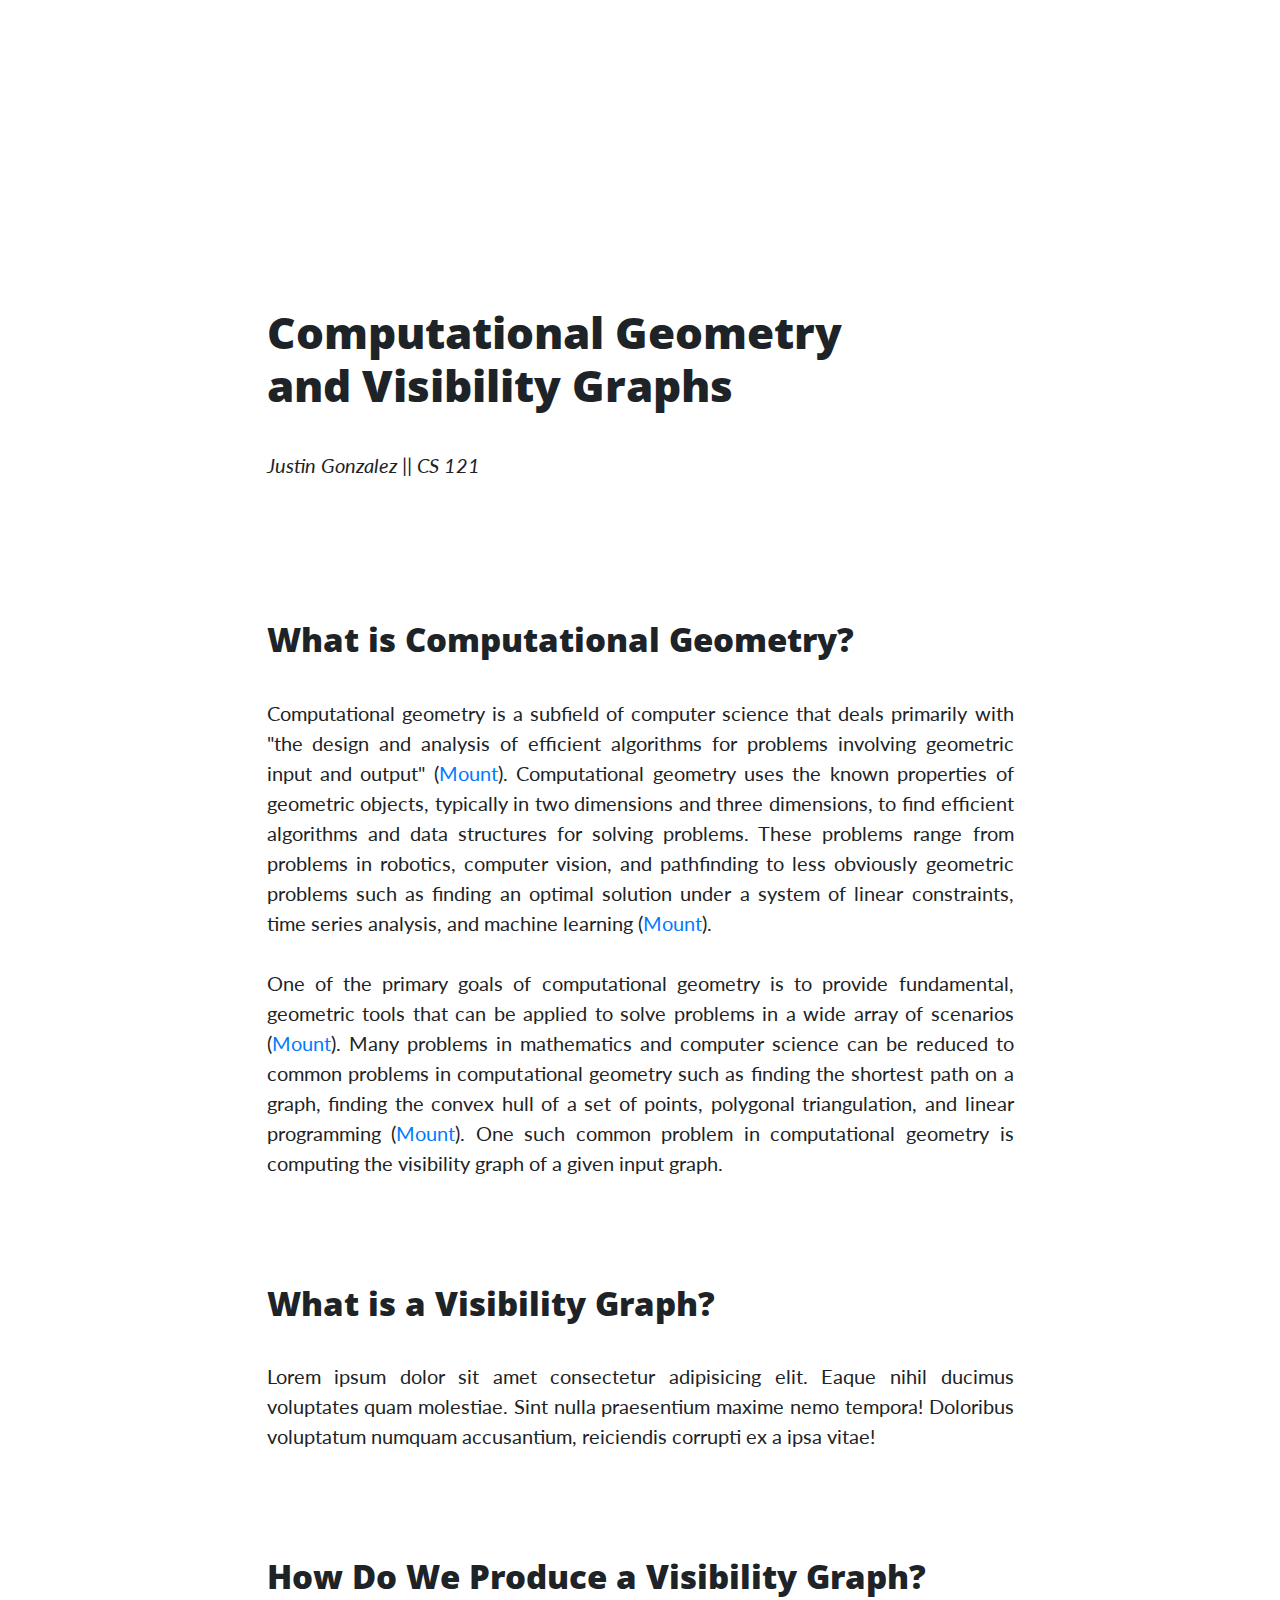
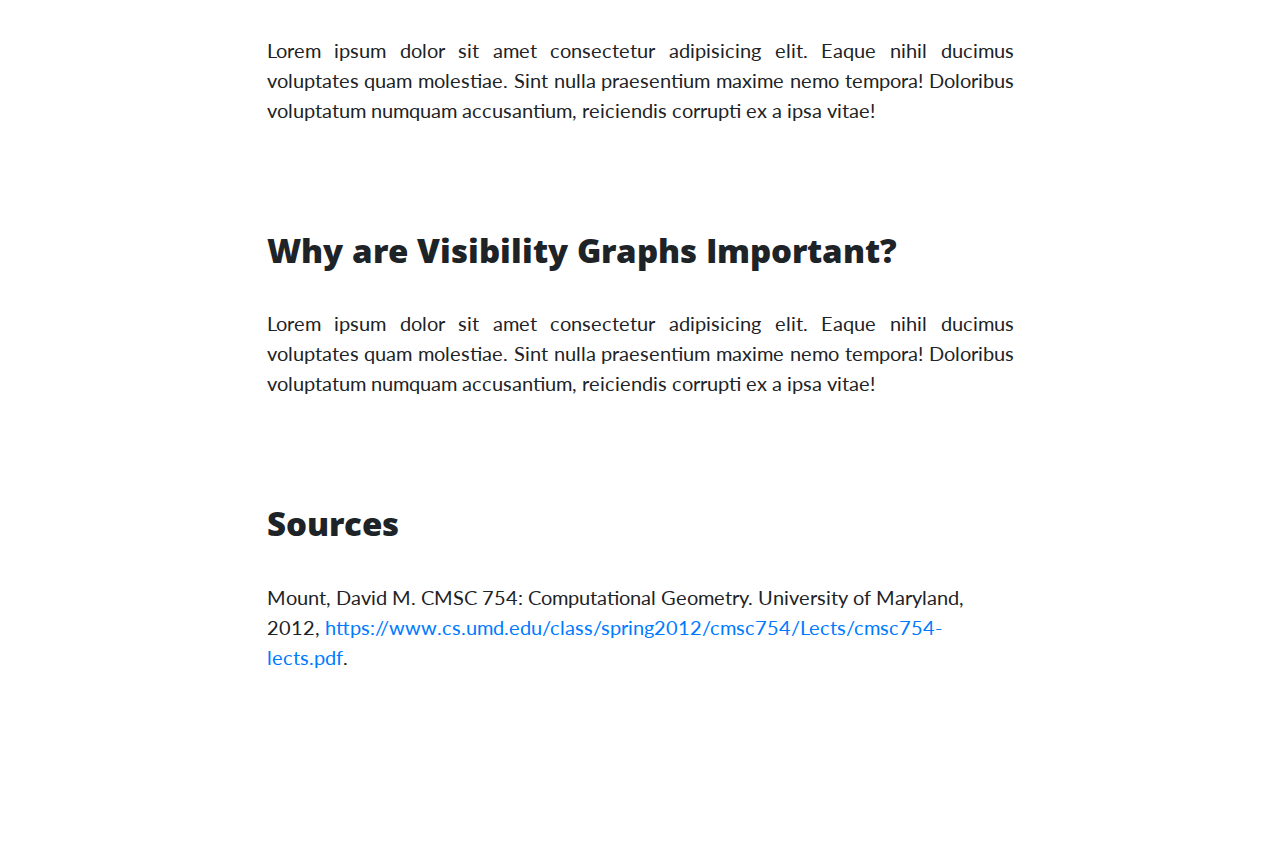
==== index.html @ 0e5836be "Updated sources" ====
<!DOCTYPE html>
<html lang="en">
<head>
    <meta charset="UTF-8">
    <meta name="viewport" content="width=device-width, initial-scale=1.0">
    <title>Computational Geometry and Visibility Graphs</title>

    <link href="https://fonts.googleapis.com/css?family=Lato|Open+Sans:700&display=swap" rel="stylesheet">
    <link rel="stylesheet" href="css/bootstrap4/bootstrap.min.css">
    <link rel="stylesheet" href="css/style.css">
</head>
<body>
    <div class="container">
        <section id="Title">
            <div class="row" >
                <div class="col-md-12" id="title">
                    <h1>Computational Geometry <br>
                        and Visibility Graphs</h1>
                </div>
            </div>
            <div class="row" id="author">
                <div class="col-md-12">
                    <p>
                        Justin Gonzalez || CS 121
                    </p>
                </div>
            </div>
        </section>
        


        <section id="Computational-Geometry">
            <div class="row">
                <div class="col-md-12">
                    <h2>What is Computational Geometry?</h2>
                </div>
            </div>
            <div class="row">
                <div class="col-md-12">
                    <p>
                        Computational geometry is a subfield of computer science that deals primarily with "the design and analysis of efficient algorithms for problems involving geometric input and output" (<a href="#Mount">Mount</a>). Computational geometry uses the known properties of geometric objects, typically in two dimensions and three dimensions, to find efficient algorithms and data structures for solving problems. These problems range from problems in robotics, computer vision, and pathfinding to less obviously geometric problems such as finding an optimal solution under a system of linear constraints, time series analysis, and machine learning (<a href="#Mount">Mount</a>).
                        <br><br>
                        One of the primary goals of computational geometry is to provide fundamental, geometric tools that can be applied to solve problems in a wide array of scenarios (<a href="#Mount">Mount</a>). Many problems in mathematics and computer science can be reduced to common problems in computational geometry such as finding the shortest path on a graph, finding the convex hull of a set of points, polygonal triangulation, and linear programming (<a href="#Mount">Mount</a>). One such common problem in computational geometry is computing the visibility graph of a given input graph.
                    </p>
                </div>
            </div>
        </section>
        

        <section id="Visibility-Graphs">
            <div class="row">
                <div class="col-md-12">
                    <h2>What is a Visibility Graph?</h2>
                </div>
            </div>
            <div class="row">
                <div class="col-md-12">
                    <p>Lorem ipsum dolor sit amet consectetur adipisicing elit. Eaque nihil ducimus voluptates quam molestiae. Sint nulla praesentium maxime nemo tempora! Doloribus voluptatum numquam accusantium, reiciendis corrupti ex a ipsa vitae!</p>
                </div>
            </div>
        </section>
        

        <section id="Algorithm">
            <div class="row">
                <div class="col-md-12">
                    <h2>How Do We Produce a Visibility Graph?</h2>
                </div>
            </div>
            <div class="row">
            <div class="col-md-12">
                <p>Lorem ipsum dolor sit amet consectetur adipisicing elit. Eaque nihil ducimus voluptates quam molestiae. Sint nulla praesentium maxime nemo tempora! Doloribus voluptatum numquam accusantium, reiciendis corrupti ex a ipsa vitae!</p>
            </div>
        </div>
        </section>


        <section id="Importance">
            <div class="row">
                <div class="col-md-12">
                    <h2>Why are Visibility Graphs Important?</h2>
                </div>
            </div>
            <div class="row">
                <div class="col-md-12">
                    <p>Lorem ipsum dolor sit amet consectetur adipisicing elit. Eaque nihil ducimus voluptates quam molestiae. Sint nulla praesentium maxime nemo tempora! Doloribus voluptatum numquam accusantium, reiciendis corrupti ex a ipsa vitae!</p>
                </div>
            </div>
        </section>
        

        <section id="Sources">
            <div class="row">
                <div class="col-md-12">
                    <h2>Sources</h2>
                </div>
            </div>
            <div class="row">
                <div class="col-md-12">
                    <ul>
                        <li id="Mount">
                            Mount, David M. CMSC 754: Computational Geometry. University of Maryland, 2012, <a href="https://www.cs.umd.edu/class/spring2012/cmsc754/Lects/cmsc754-lects.pdf">https://www.cs.umd.edu/class/spring2012/cmsc754/Lects/cmsc754-lects.pdf</a>.
                        </li>
                    </ul>
                    <p></p>
                </div>
            </div>
        </section>
        
    </div>

    <script src="js/bootstrap4/bootstrap.min.js"></script>
</body>
</html>
---- css/style.css ----
body {
    color: #1D2326;
}

h1,h2 {
    font-family: 'Open Sans', sans-serif;
    font-weight: 900;
}

h1 {
    font-size: 44px;
    padding-bottom: 30px;
    position: absolute;
    bottom: 0;
}

h2 {
    font-size: 33px;
    padding-bottom: 30px;
}

p {
    font-family: 'Lato', sans-serif;
    font-size: 20px;
    text-align: justify;
}

.row {
    margin-left: 15%;
    margin-right: 15%;
}

section {
    padding-top: 90px;
}

section#Title {
    height: 50vh;
    padding-top: 0;
}

section#Computational-Geometry {
    padding-top: 170px;
}

section#Sources {
    padding-bottom: 170px;
}

#title {
    height: 50vh;
}

#author {
    font-style: italic;
}

ul {
    font-family: 'Lato', sans-serif;
    font-size: 20px;
    list-style-type: none;
}

li {
    margin-left: -40px;
}
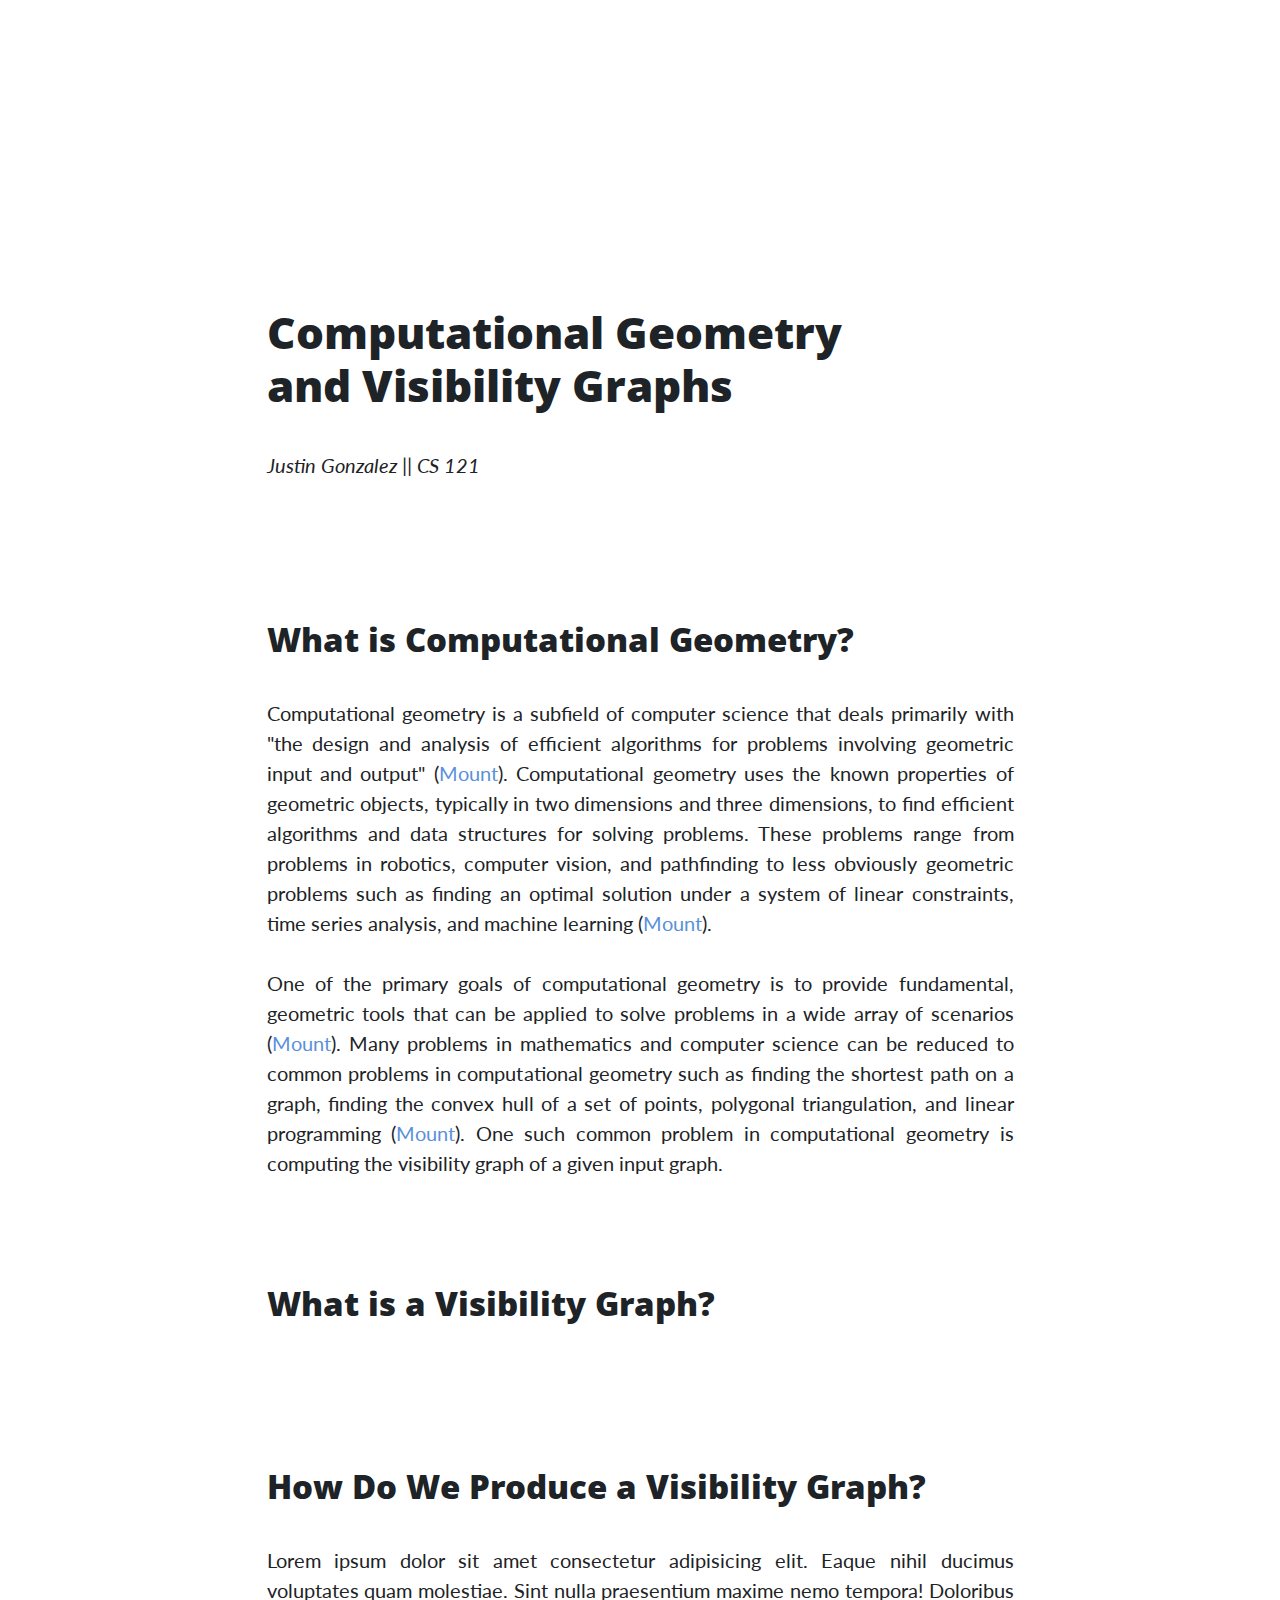
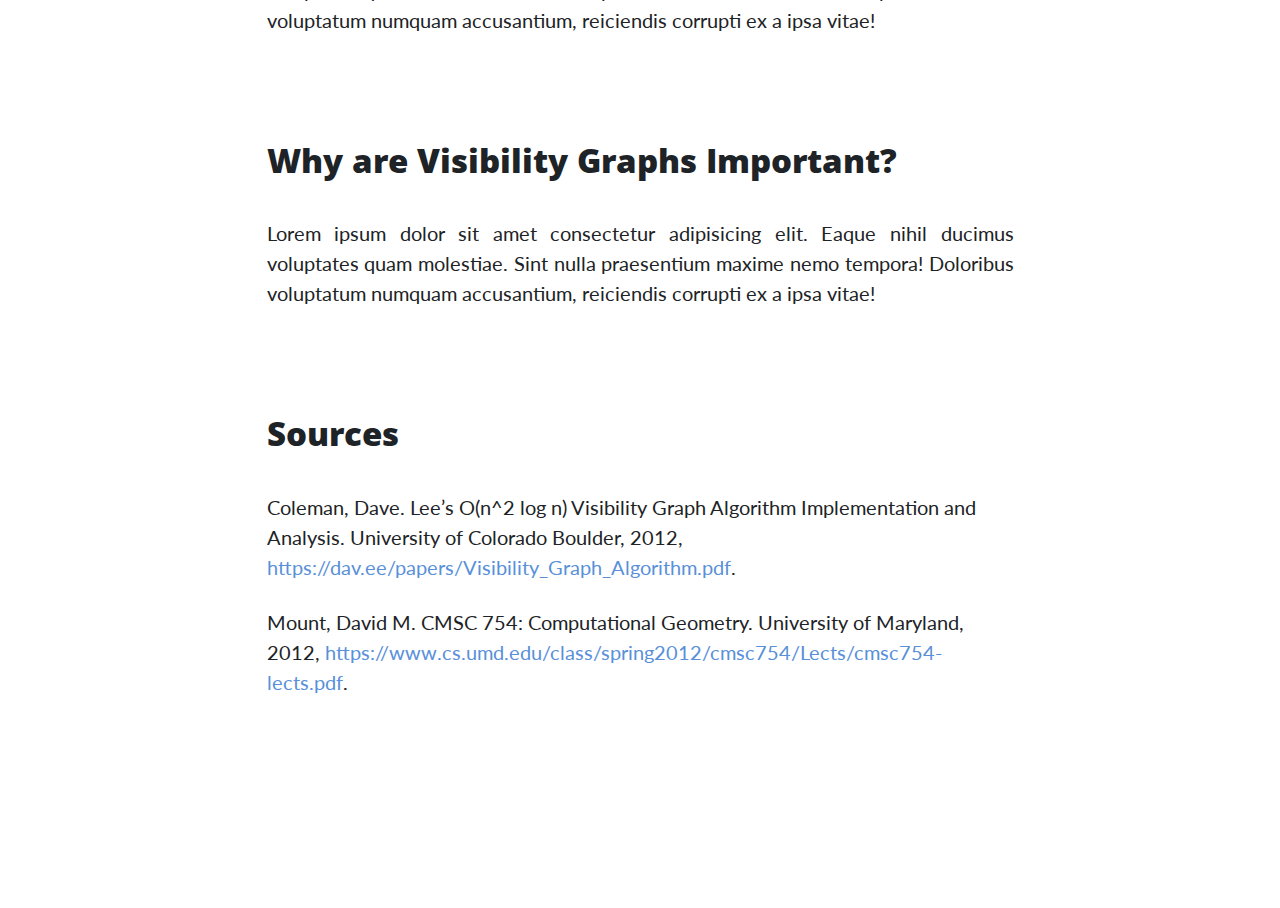
==== commit c2f98f4b: "Added additional source and styling" ====
--- a/index.html
+++ b/index.html
@@ -55,7 +55,9 @@
             </div>
             <div class="row">
                 <div class="col-md-12">
-                    <p>Lorem ipsum dolor sit amet consectetur adipisicing elit. Eaque nihil ducimus voluptates quam molestiae. Sint nulla praesentium maxime nemo tempora! Doloribus voluptatum numquam accusantium, reiciendis corrupti ex a ipsa vitae!</p>
+                    <p>
+                        
+                    </p>
                 </div>
             </div>
         </section>
@@ -98,8 +100,11 @@
             <div class="row">
                 <div class="col-md-12">
                     <ul>
+                        <li id="Coleman">
+                            Coleman, Dave. Lee’s O(n^2 log n) Visibility Graph Algorithm Implementation and Analysis. University of Colorado Boulder, 2012, <a target="_blank" href="https://dav.ee/papers/Visibility_Graph_Algorithm.pdf">https://dav.ee/papers/Visibility_Graph_Algorithm.pdf</a>.
+                        </li>
                         <li id="Mount">
-                            Mount, David M. CMSC 754: Computational Geometry. University of Maryland, 2012, <a href="https://www.cs.umd.edu/class/spring2012/cmsc754/Lects/cmsc754-lects.pdf">https://www.cs.umd.edu/class/spring2012/cmsc754/Lects/cmsc754-lects.pdf</a>.
+                            Mount, David M. CMSC 754: Computational Geometry. University of Maryland, 2012, <a target="_blank" href="https://www.cs.umd.edu/class/spring2012/cmsc754/Lects/cmsc754-lects.pdf">https://www.cs.umd.edu/class/spring2012/cmsc754/Lects/cmsc754-lects.pdf</a>.
                         </li>
                     </ul>
                     <p></p>
--- a/css/style.css
+++ b/css/style.css
@@ -63,4 +63,22 @@
 
 li {
     margin-left: -40px;
+    padding-bottom: 25px;
 }
+
+
+a {
+    color: #5990D9;
+}
+
+a:hover {
+    color: #BF8360;
+    text-decoration: none;
+}
+
+/* Color Theme Swatches in Hex */
+.Blue-Brown1 { color: #2646A6; }
+.Blue-Brown2 { color: #456EBF; }
+.Blue-Brown3 { color: #5990D9; }
+.Blue-Brown4 { color: #D9BF71; }
+.Blue-Brown5 { color: #BF8360; }
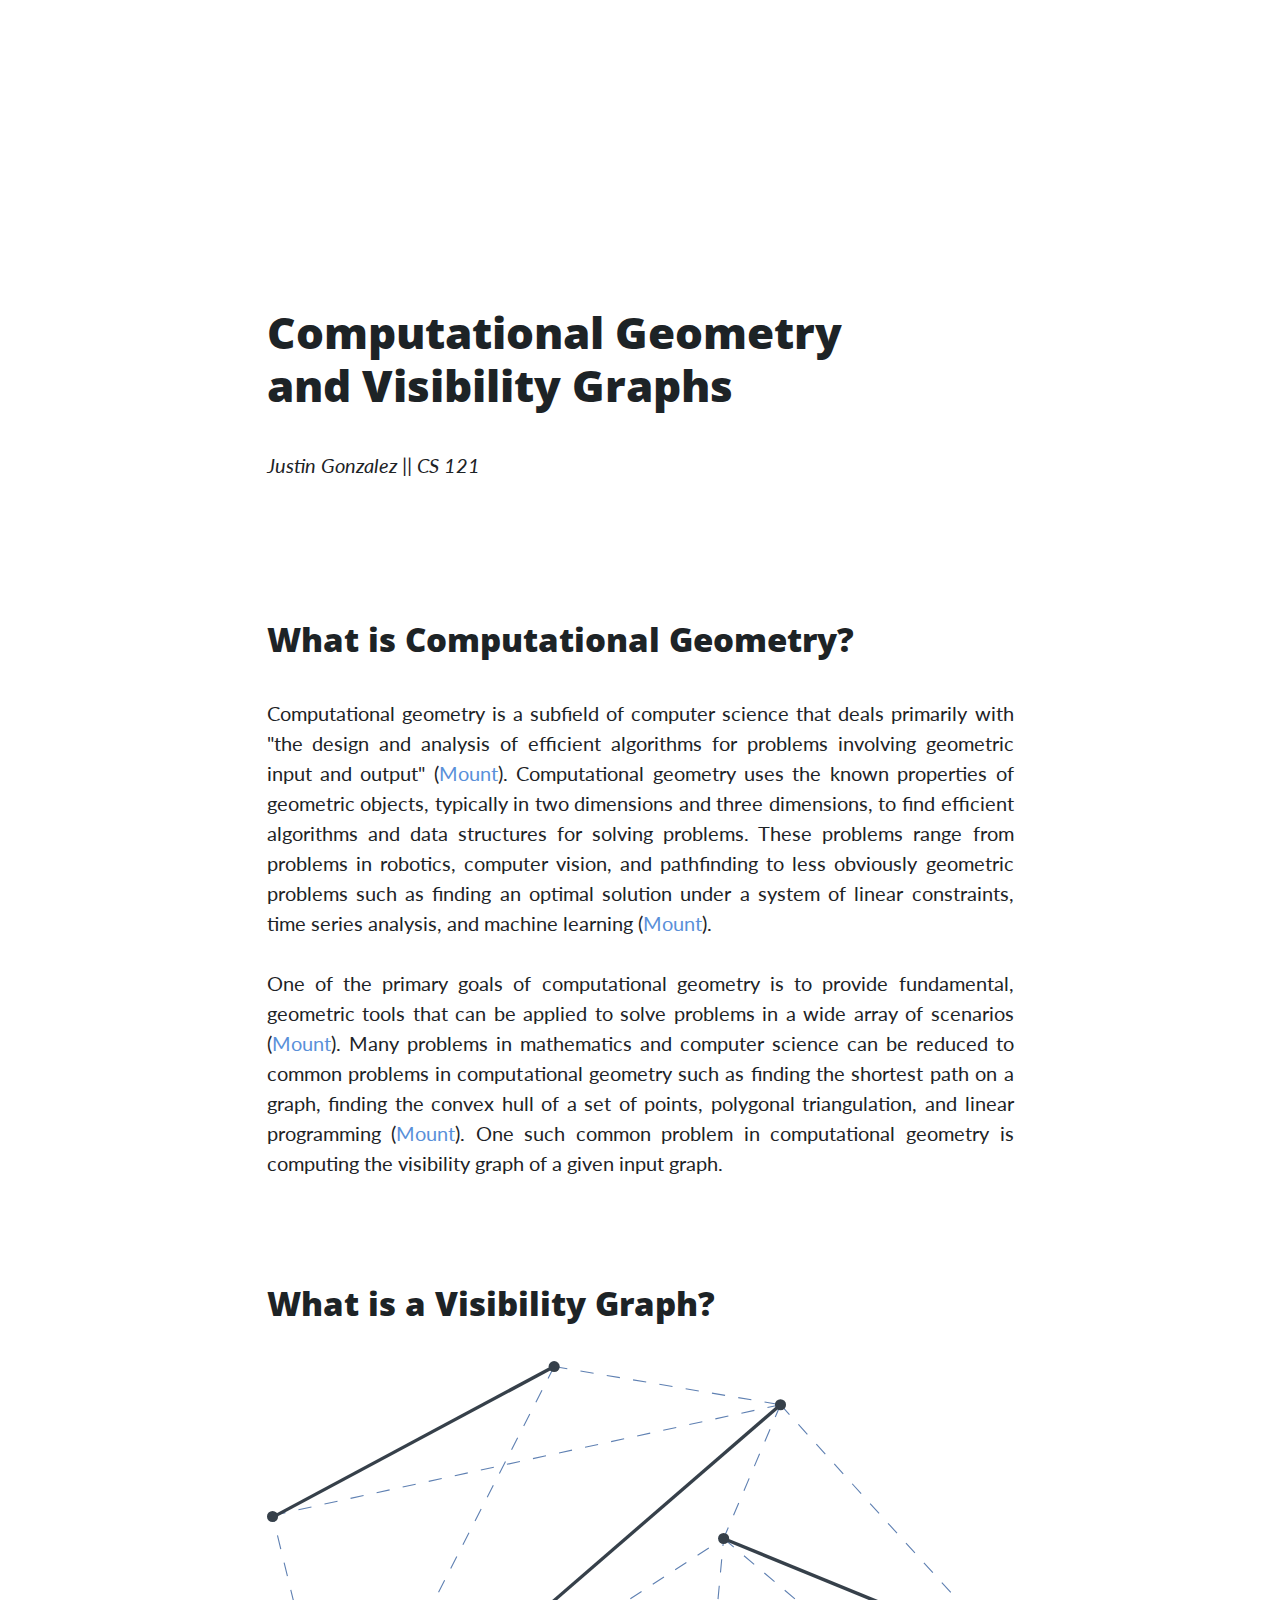
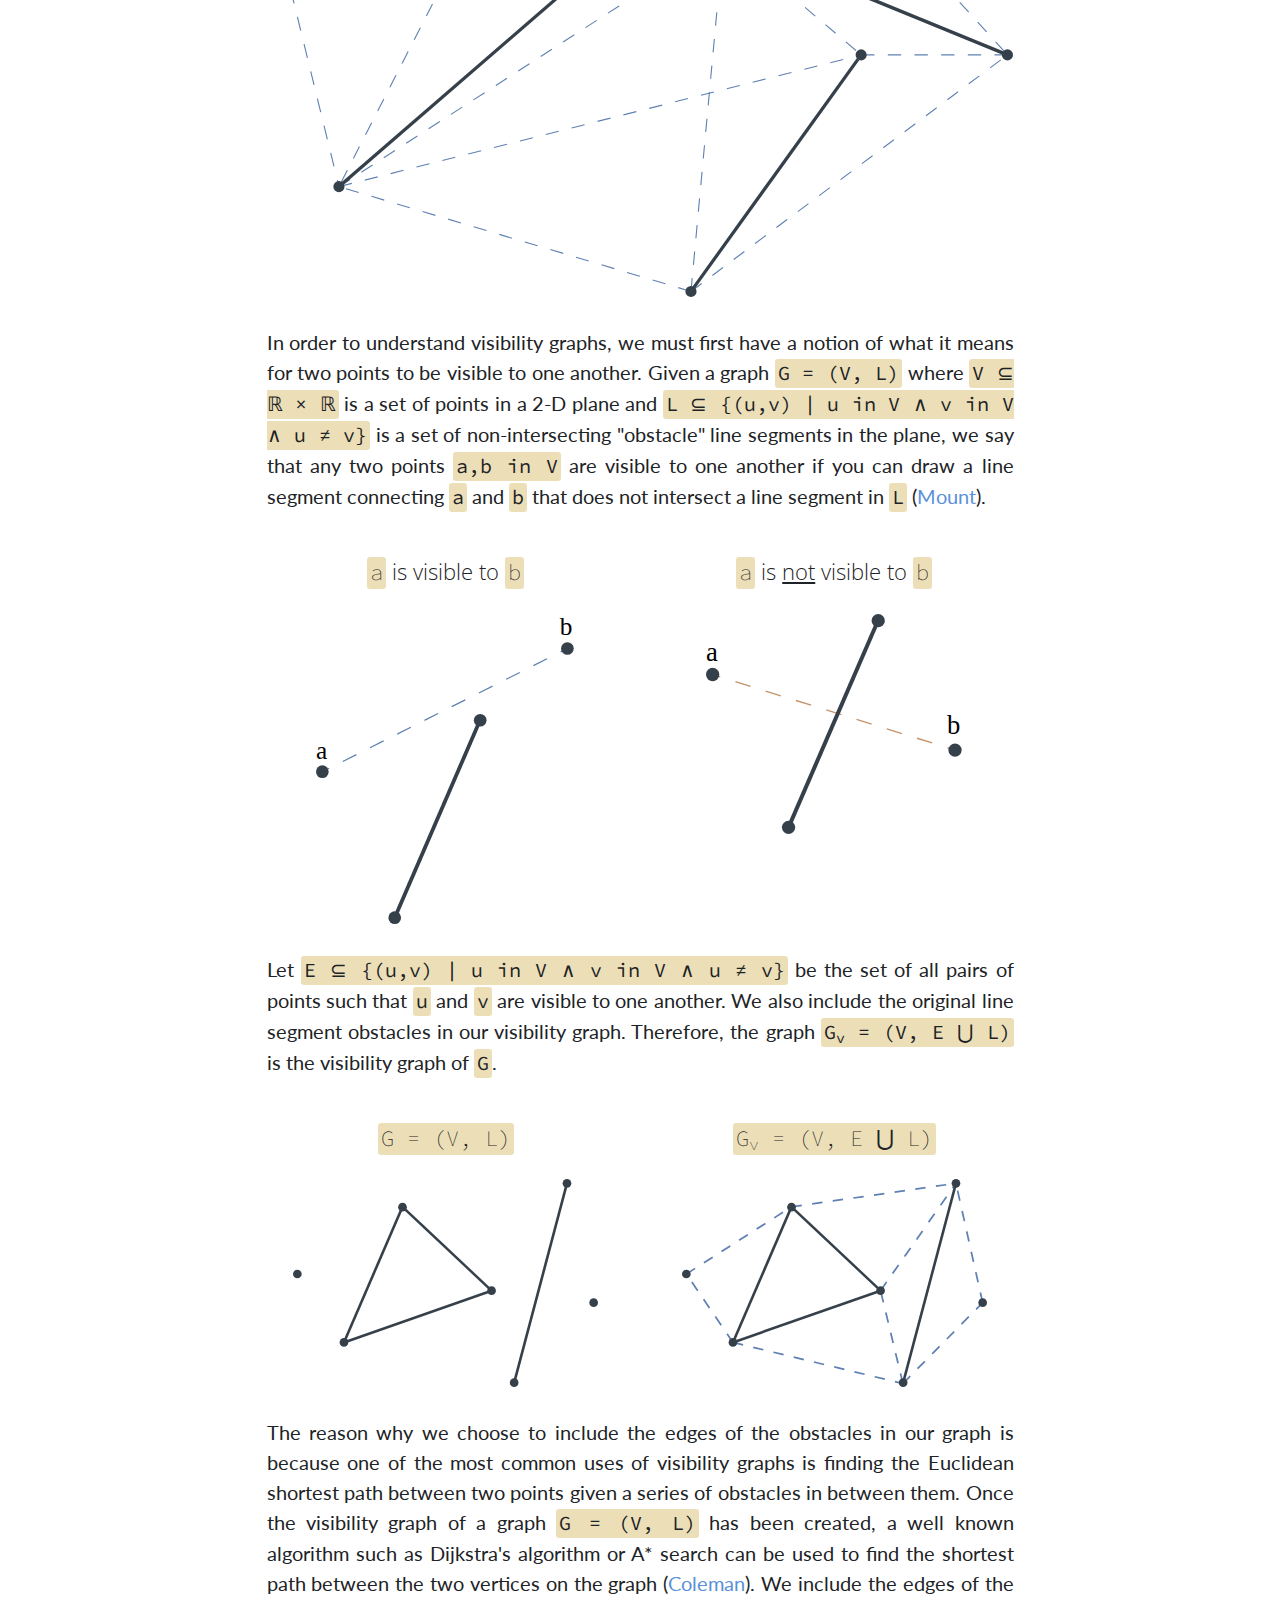
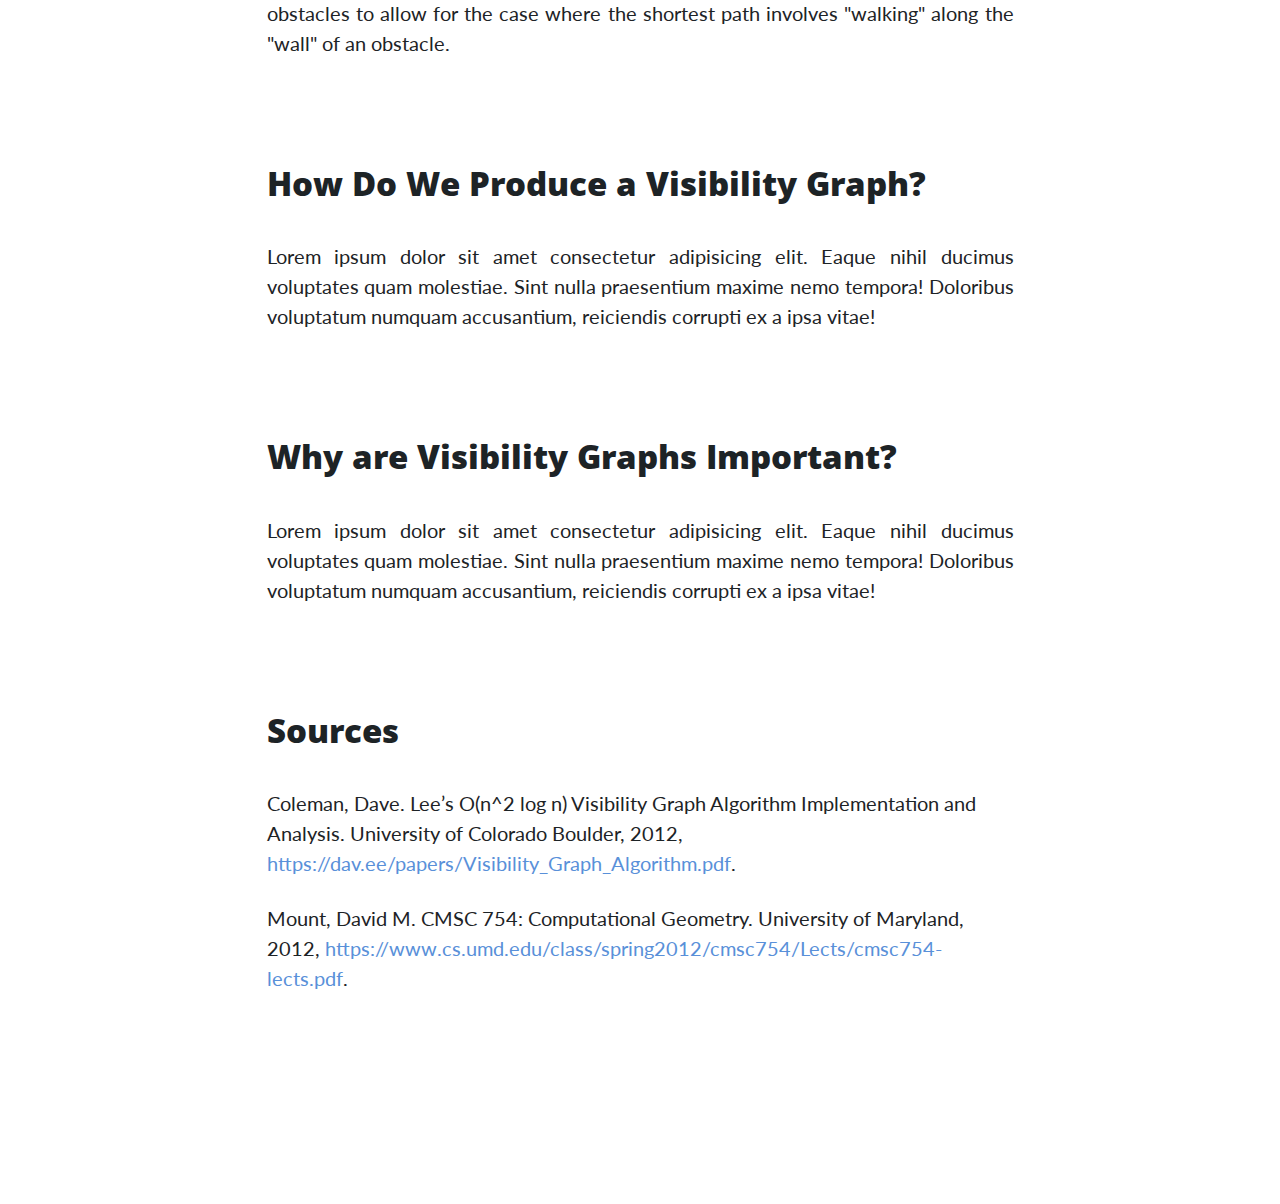
==== commit f0a1581c: "Completed "What is a Visibility Graph?"" ====
--- a/index.html
+++ b/index.html
@@ -4,8 +4,9 @@
     <meta charset="UTF-8">
     <meta name="viewport" content="width=device-width, initial-scale=1.0">
     <title>Computational Geometry and Visibility Graphs</title>
+    <link rel="icon" type="image/png" href="images/graph-32.png" sizes="32x32">
 
-    <link href="https://fonts.googleapis.com/css?family=Lato|Open+Sans:700&display=swap" rel="stylesheet">
+    <link href="https://fonts.googleapis.com/css?family=Source+Code+Pro|Lato|Open+Sans:700&display=swap" rel="stylesheet">
     <link rel="stylesheet" href="css/bootstrap4/bootstrap.min.css">
     <link rel="stylesheet" href="css/style.css">
 </head>
@@ -55,8 +56,47 @@
             </div>
             <div class="row">
                 <div class="col-md-12">
+                    <img src="images/VisibilityGraph.svg" alt="Visibility Graph">
+                </div>
+            </div>
+            <div class="row">
+                <div class="col-md-12">
                     <p>
-                        
+                        In order to understand visibility graphs, we must first have a notion of what it means for two points to be visible to one another. Given a graph <span class="code">G = (V, L)</span> where <span class="code">V &sube; &reals; &times; &reals;</span> is a set of points in a 2-D plane and <span class="code">L &sube; {(u,v) &mid; u in V &and; v in V &and; u &NotEqual; v}</span> is a set of non-intersecting "obstacle" line segments in the plane, we say that any two points <span class="code">a,b in V</span> are visible to one another if you can draw a line segment connecting <span class="code">a</span> and <span class="code">b</span> that does not intersect a line segment in <span class="code">L</span> (<a href="#Mount">Mount</a>).
+                    </p>
+                </div>
+            </div>
+            <div class="row compare">
+                <div class="col-md-6">
+                    <h3><span class="code">a</span> is visible to <span class="code">b</span></h3>
+                    <img id="visible" src="images/visible.svg" alt="Visible">
+                </div>
+                <div class="col-md-6">
+                    <h3><span class="code">a</span> is <u>not</u> visible to <span class="code">b</span></h3>
+                    <img id="not-visible" src="images/not_visible.svg" alt="Not Visible">
+                </div>
+            </div>
+            <div class="row">
+                <div class="col-md-12">
+                    <p>
+                        Let <span class="code">E &sube; {(u,v) &mid; u in V &and; v in V &and; u &NotEqual; v}</span> be the set of all pairs of points such that <span class="code">u</span> and <span class="code">v</span> are visible to one another. We also include the original line segment obstacles in our visibility graph. Therefore, the graph <span class="code">G<sub>v</sub> = (V, E &Union; L)</span> is the visibility graph of <span class="code">G</span>.
+                    </p>
+                </div>
+            </div>
+            <div class="row compare">
+                <div class="col-md-6">
+                    <h3><span class="code">G = (V, L)</span></h3>
+                    <img class="example1" src="images/input.svg" alt="Input Graph">
+                </div>
+                <div class="col-md-6">
+                    <h3><span class="code">G<sub>v</sub> = (V, E &Union; L)</span></h3>
+                    <img class="example1" src="images/output.svg" alt="Visibility Graph">
+                </div>
+            </div>
+            <div class="row">
+                <div class="col-md-12">
+                    <p>
+                        The reason why we choose to include the edges of the obstacles in our graph is because one of the most common uses of visibility graphs is finding the Euclidean shortest path between two points given a series of obstacles in between them. Once the visibility graph of a graph <span class="code">G = (V, L)</span> has been created, a well known algorithm such as Dijkstra's algorithm or A* search can be used to find the shortest path between the two vertices on the graph (<a href="#Mount">Coleman</a>). We include the edges of the obstacles to allow for the case where the shortest path involves "walking" along the "wall" of an obstacle.
                     </p>
                 </div>
             </div>
--- a/css/style.css
+++ b/css/style.css
@@ -2,9 +2,8 @@
     color: #1D2326;
 }
 
-h1,h2 {
+h1,h2,h3 {
     font-family: 'Open Sans', sans-serif;
-    font-weight: 900;
 }
 
 h1 {
@@ -12,11 +11,34 @@
     padding-bottom: 30px;
     position: absolute;
     bottom: 0;
+    font-weight: 900;
+    text-align: left;
 }
 
 h2 {
+    text-align: center;
     font-size: 33px;
     padding-bottom: 30px;
+    font-weight: 900;
+    text-align: left;
+}
+
+h3 {
+    font-size: 22px;
+    padding-bottom: 20px;
+    font-weight: 100;
+}
+
+.compare {
+    text-align: center;
+    padding-top: 30px;
+}
+
+#visible {
+    max-height: 340px;
+}
+#not-visible {
+    max-height: 250px;
 }
 
 p {
@@ -76,9 +98,27 @@
     text-decoration: none;
 }
 
+.code {
+    font-family: 'Source Code Pro', monospace;
+    background-color: rgb(217, 191, 113,0.5);
+    border-radius: 3px;
+    padding-left: 3px;
+    padding-right: 3px;
+    padding-bottom: 3px;
+    padding-top: 1px;
+}
+
+img {
+    padding-bottom: 30px;
+}
+
+.example1 {
+    width: 85%;
+}
+
 /* Color Theme Swatches in Hex */
 .Blue-Brown1 { color: #2646A6; }
 .Blue-Brown2 { color: #456EBF; }
 .Blue-Brown3 { color: #5990D9; }
-.Blue-Brown4 { color: #D9BF71; }
-.Blue-Brown5 { color: #BF8360; }
+.Blue-Brown4 { color: rgb(217, 191, 113); }
+.Blue-Brown5 { color: #bf8360; }
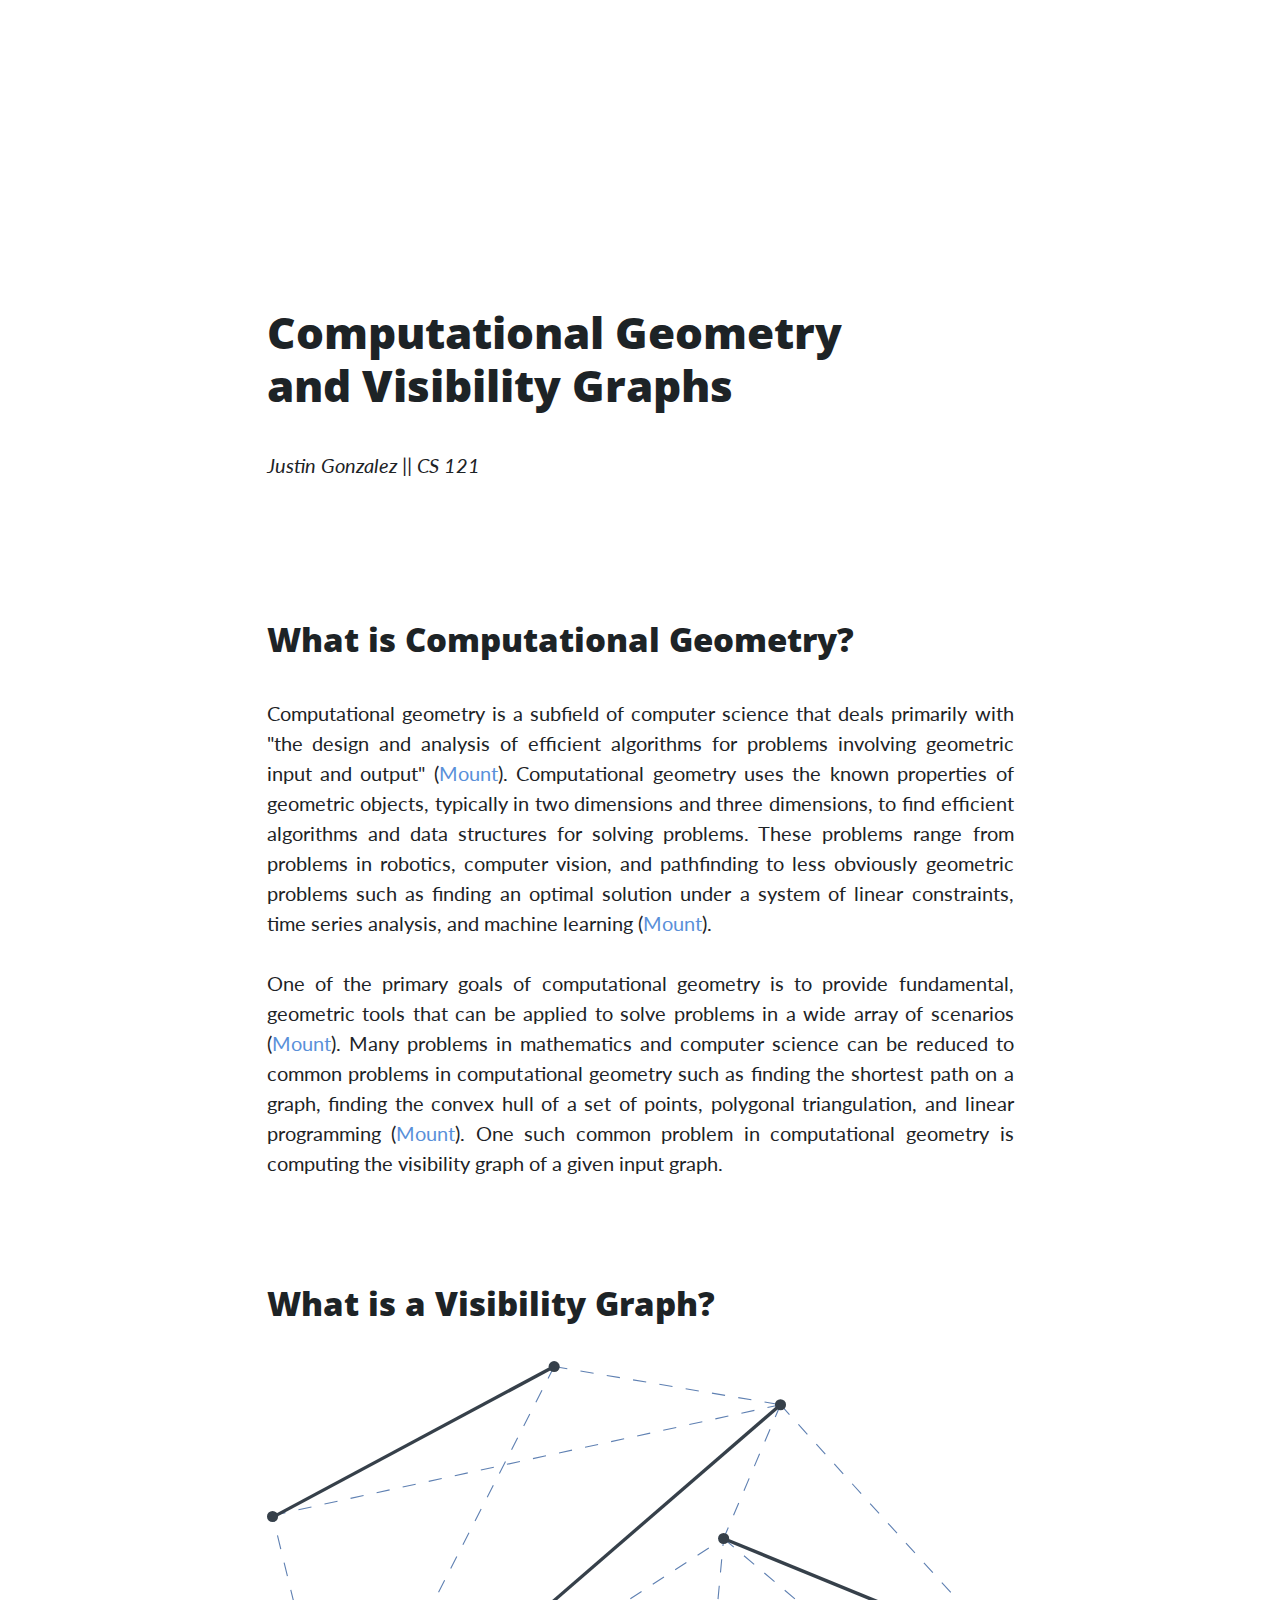
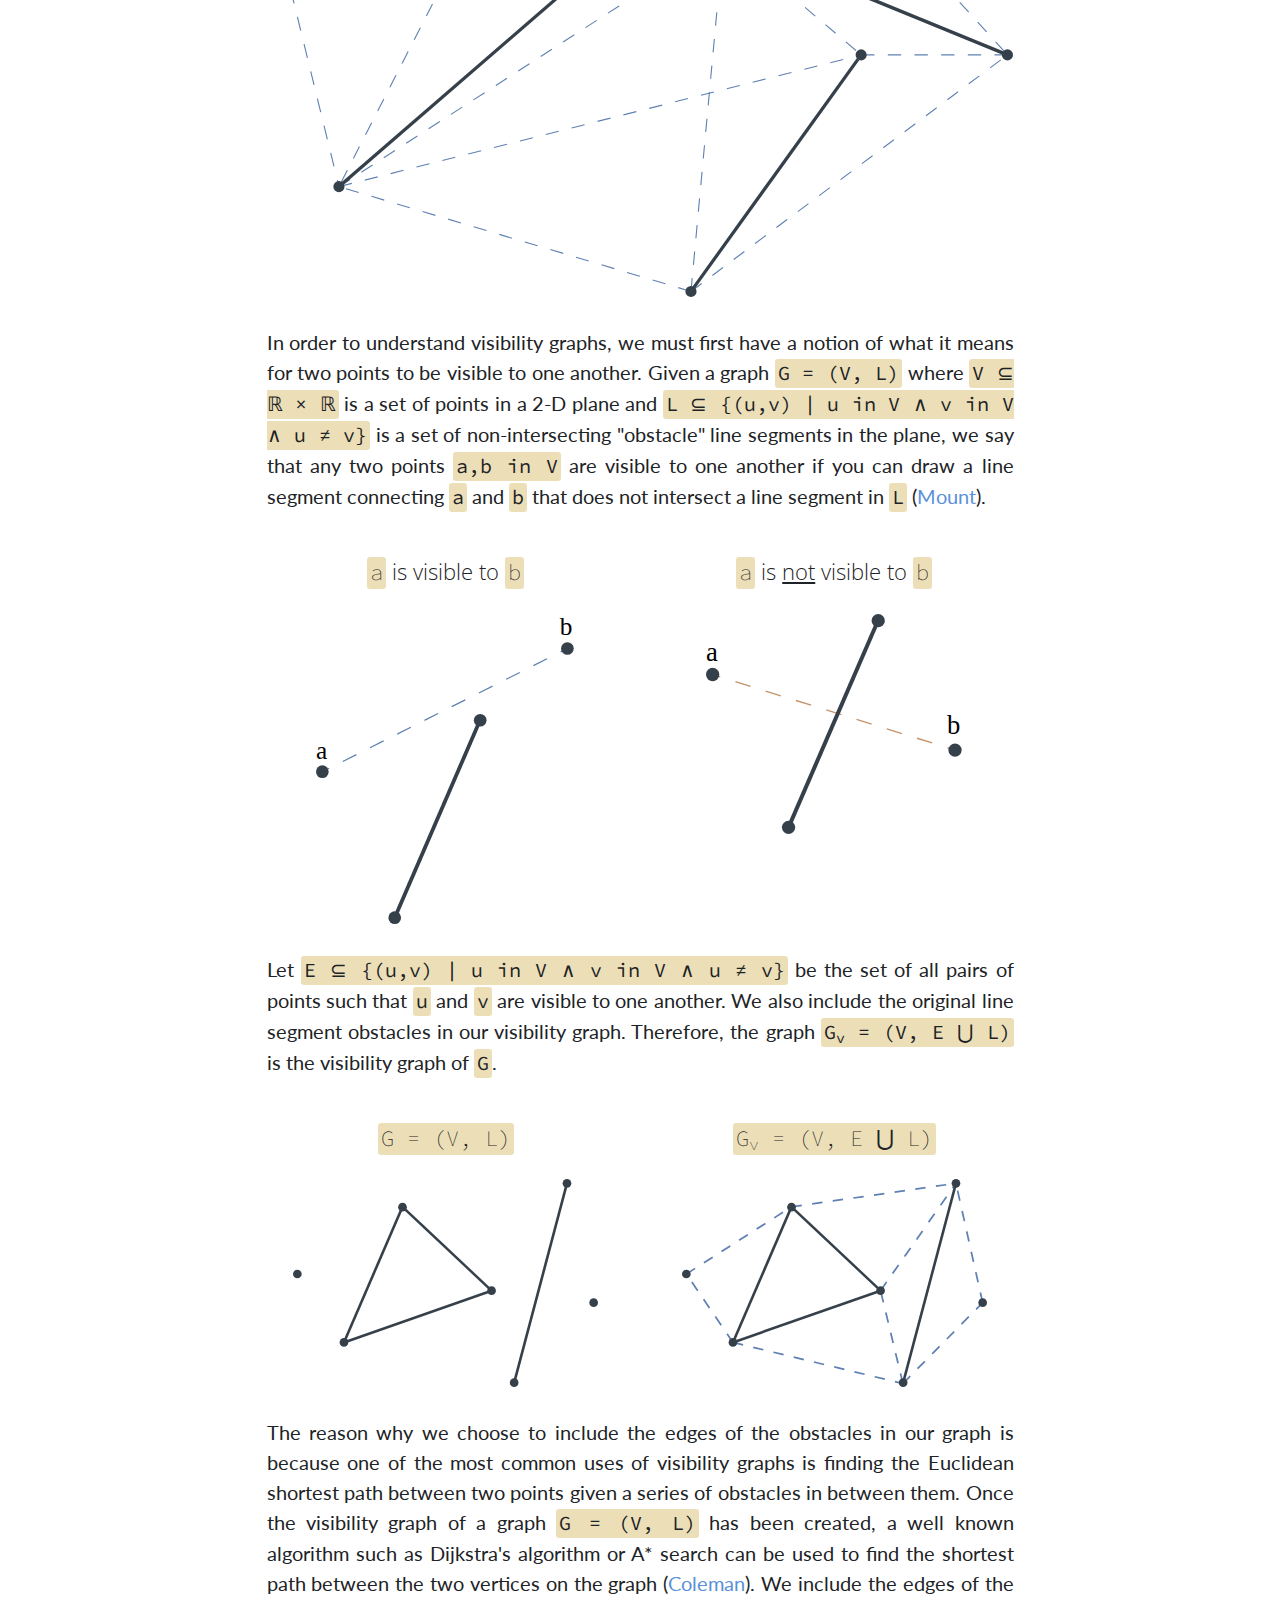
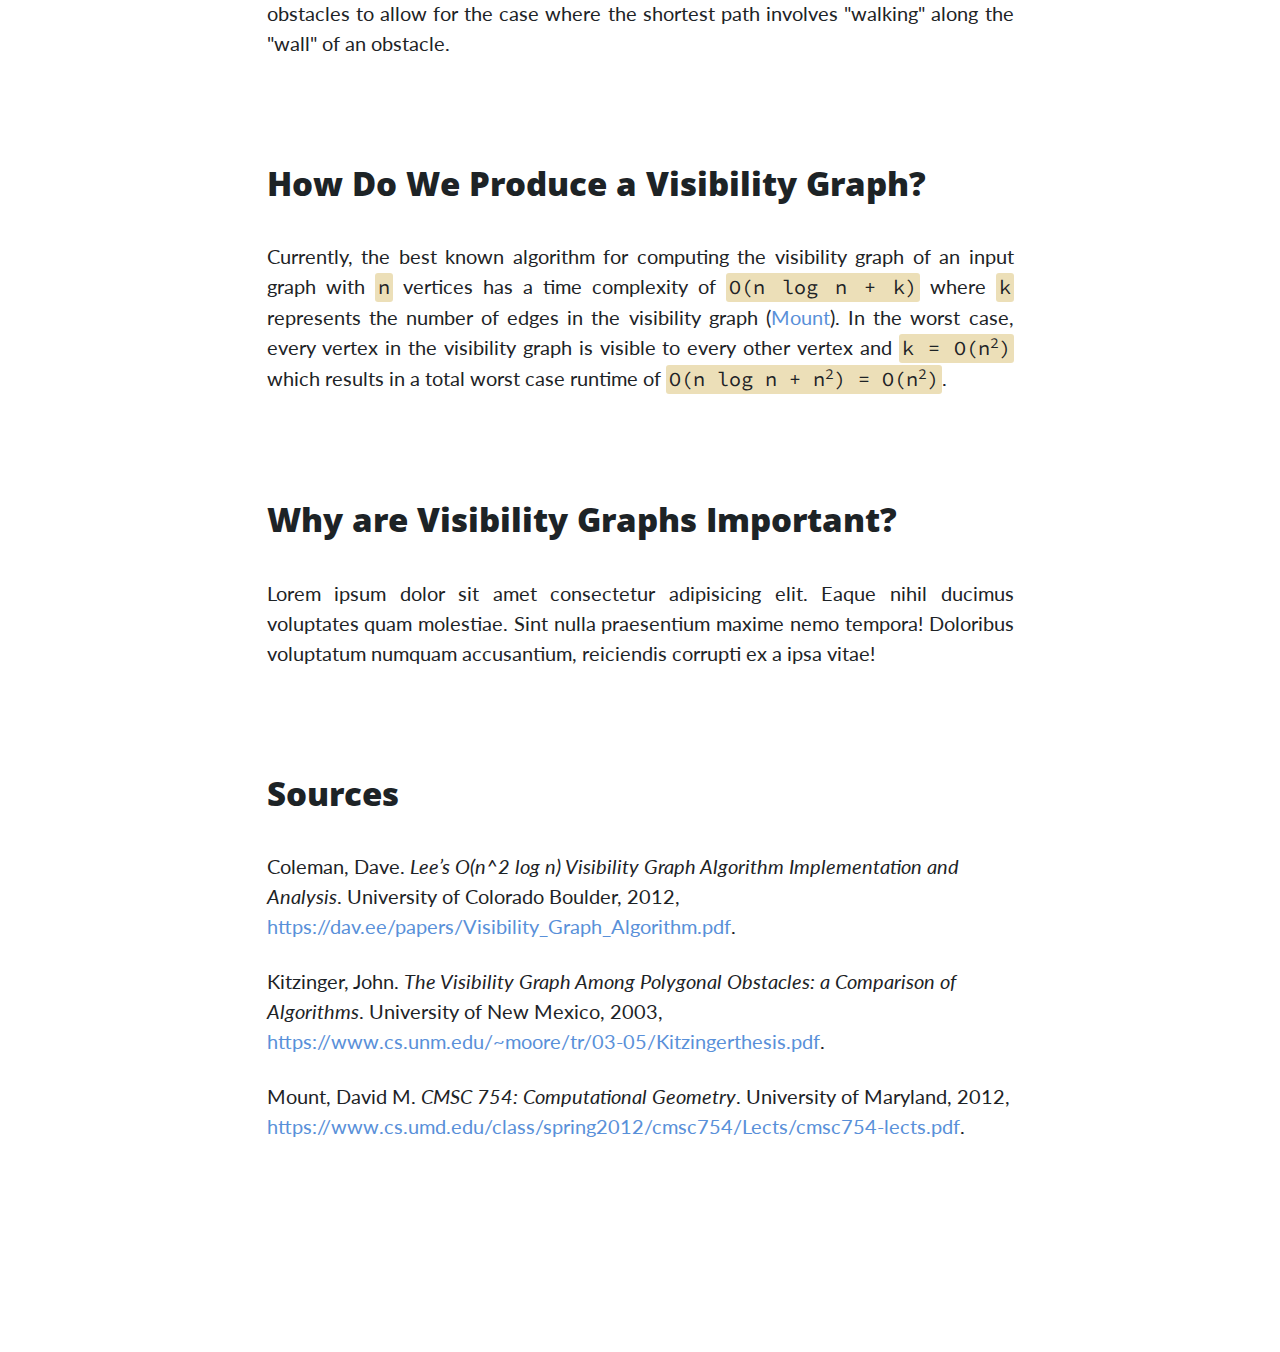
==== commit a3ec2e6a: "Began section on visibility graph algorithms" ====
--- a/index.html
+++ b/index.html
@@ -96,7 +96,7 @@
             <div class="row">
                 <div class="col-md-12">
                     <p>
-                        The reason why we choose to include the edges of the obstacles in our graph is because one of the most common uses of visibility graphs is finding the Euclidean shortest path between two points given a series of obstacles in between them. Once the visibility graph of a graph <span class="code">G = (V, L)</span> has been created, a well known algorithm such as Dijkstra's algorithm or A* search can be used to find the shortest path between the two vertices on the graph (<a href="#Mount">Coleman</a>). We include the edges of the obstacles to allow for the case where the shortest path involves "walking" along the "wall" of an obstacle.
+                        The reason why we choose to include the edges of the obstacles in our graph is because one of the most common uses of visibility graphs is finding the Euclidean shortest path between two points given a series of obstacles in between them. Once the visibility graph of a graph <span class="code">G = (V, L)</span> has been created, a well known algorithm such as Dijkstra's algorithm or A* search can be used to find the shortest path between the two vertices on the graph (<a href="#Coleman">Coleman</a>). We include the edges of the obstacles to allow for the case where the shortest path involves "walking" along the "wall" of an obstacle.
                     </p>
                 </div>
             </div>
@@ -111,7 +111,9 @@
             </div>
             <div class="row">
             <div class="col-md-12">
-                <p>Lorem ipsum dolor sit amet consectetur adipisicing elit. Eaque nihil ducimus voluptates quam molestiae. Sint nulla praesentium maxime nemo tempora! Doloribus voluptatum numquam accusantium, reiciendis corrupti ex a ipsa vitae!</p>
+                <p>
+                    Currently, the best known algorithm for computing the visibility graph of an input graph with <span class="code">n</span> vertices has a time complexity of <span class="code">O(n log n + k)</span> where <span class="code">k</span> represents the number of edges in the visibility graph (<a href="#Mount">Mount</a>). In the worst case, every vertex in the visibility graph is visible to every other vertex and <span class="code">k = O(n<sup>2</sup>)</span> which results in a total worst case runtime of <span class="code">O(n log n + n<sup>2</sup>) = O(n<sup>2</sup>)</span>. 
+                </p>
             </div>
         </div>
         </section>
@@ -141,10 +143,13 @@
                 <div class="col-md-12">
                     <ul>
                         <li id="Coleman">
-                            Coleman, Dave. Lee’s O(n^2 log n) Visibility Graph Algorithm Implementation and Analysis. University of Colorado Boulder, 2012, <a target="_blank" href="https://dav.ee/papers/Visibility_Graph_Algorithm.pdf">https://dav.ee/papers/Visibility_Graph_Algorithm.pdf</a>.
+                            Coleman, Dave. <i>Lee’s O(n^2 log n) Visibility Graph Algorithm Implementation and Analysis</i>. University of Colorado Boulder, 2012, <a target="_blank" href="https://dav.ee/papers/Visibility_Graph_Algorithm.pdf">https://dav.ee/papers/Visibility_Graph_Algorithm.pdf</a>.
+                        </li>
+                        <li id="Kitzinger">
+                            Kitzinger, John. <i>The Visibility Graph Among Polygonal Obstacles: a Comparison of Algorithms</i>. University of New Mexico, 2003, <a target="_blank" href="https://www.cs.unm.edu/~moore/tr/03-05/Kitzingerthesis.pdf">https://www.cs.unm.edu/~moore/tr/03-05/Kitzingerthesis.pdf</a>.
                         </li>
                         <li id="Mount">
-                            Mount, David M. CMSC 754: Computational Geometry. University of Maryland, 2012, <a target="_blank" href="https://www.cs.umd.edu/class/spring2012/cmsc754/Lects/cmsc754-lects.pdf">https://www.cs.umd.edu/class/spring2012/cmsc754/Lects/cmsc754-lects.pdf</a>.
+                            Mount, David M. <i>CMSC 754: Computational Geometry</i>. University of Maryland, 2012, <a target="_blank" href="https://www.cs.umd.edu/class/spring2012/cmsc754/Lects/cmsc754-lects.pdf">https://www.cs.umd.edu/class/spring2012/cmsc754/Lects/cmsc754-lects.pdf</a>.
                         </li>
                     </ul>
                     <p></p>
--- a/css/style.css
+++ b/css/style.css
@@ -100,7 +100,9 @@
 
 .code {
     font-family: 'Source Code Pro', monospace;
-    background-color: rgb(217, 191, 113,0.5);
+    background-color: rgb(217, 191, 113, 0.5);
+    /* background-color: rgb(89, 144, 217, 0.5); */
+    /* color: white; */
     border-radius: 3px;
     padding-left: 3px;
     padding-right: 3px;
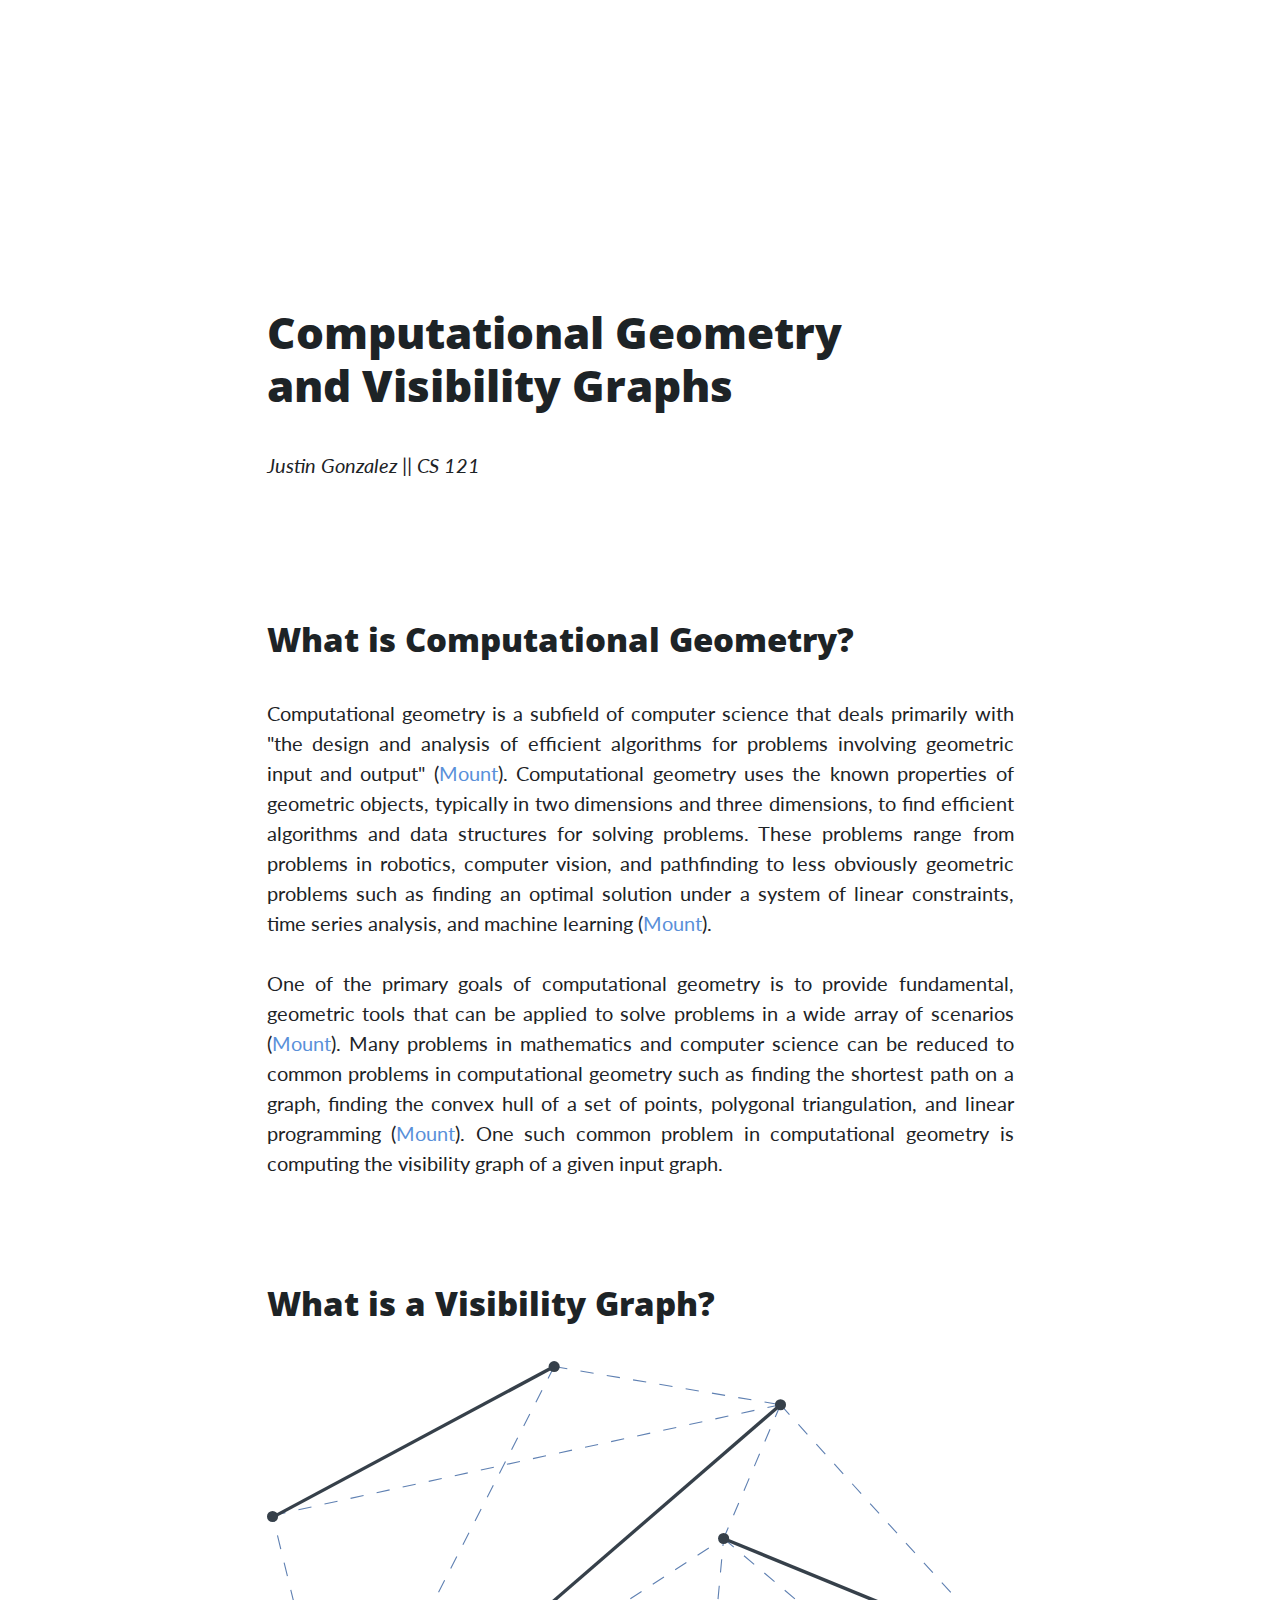
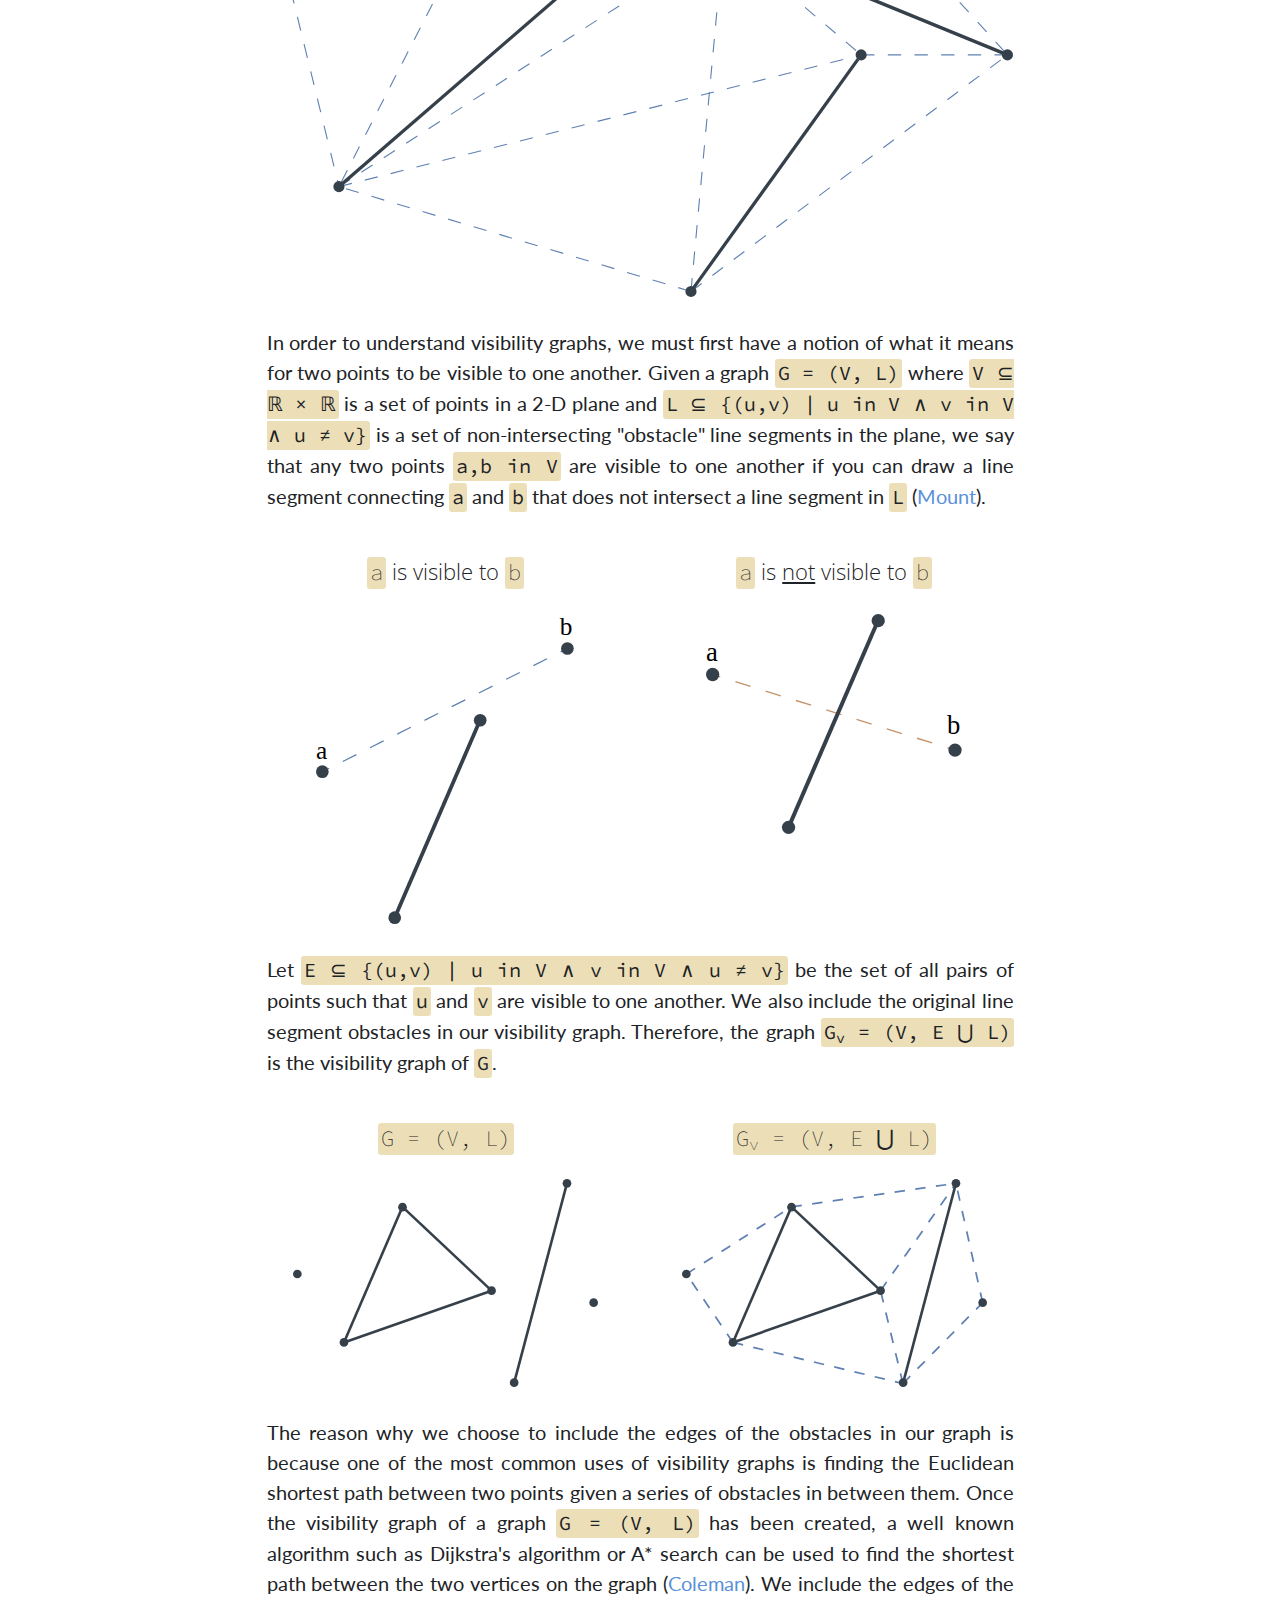
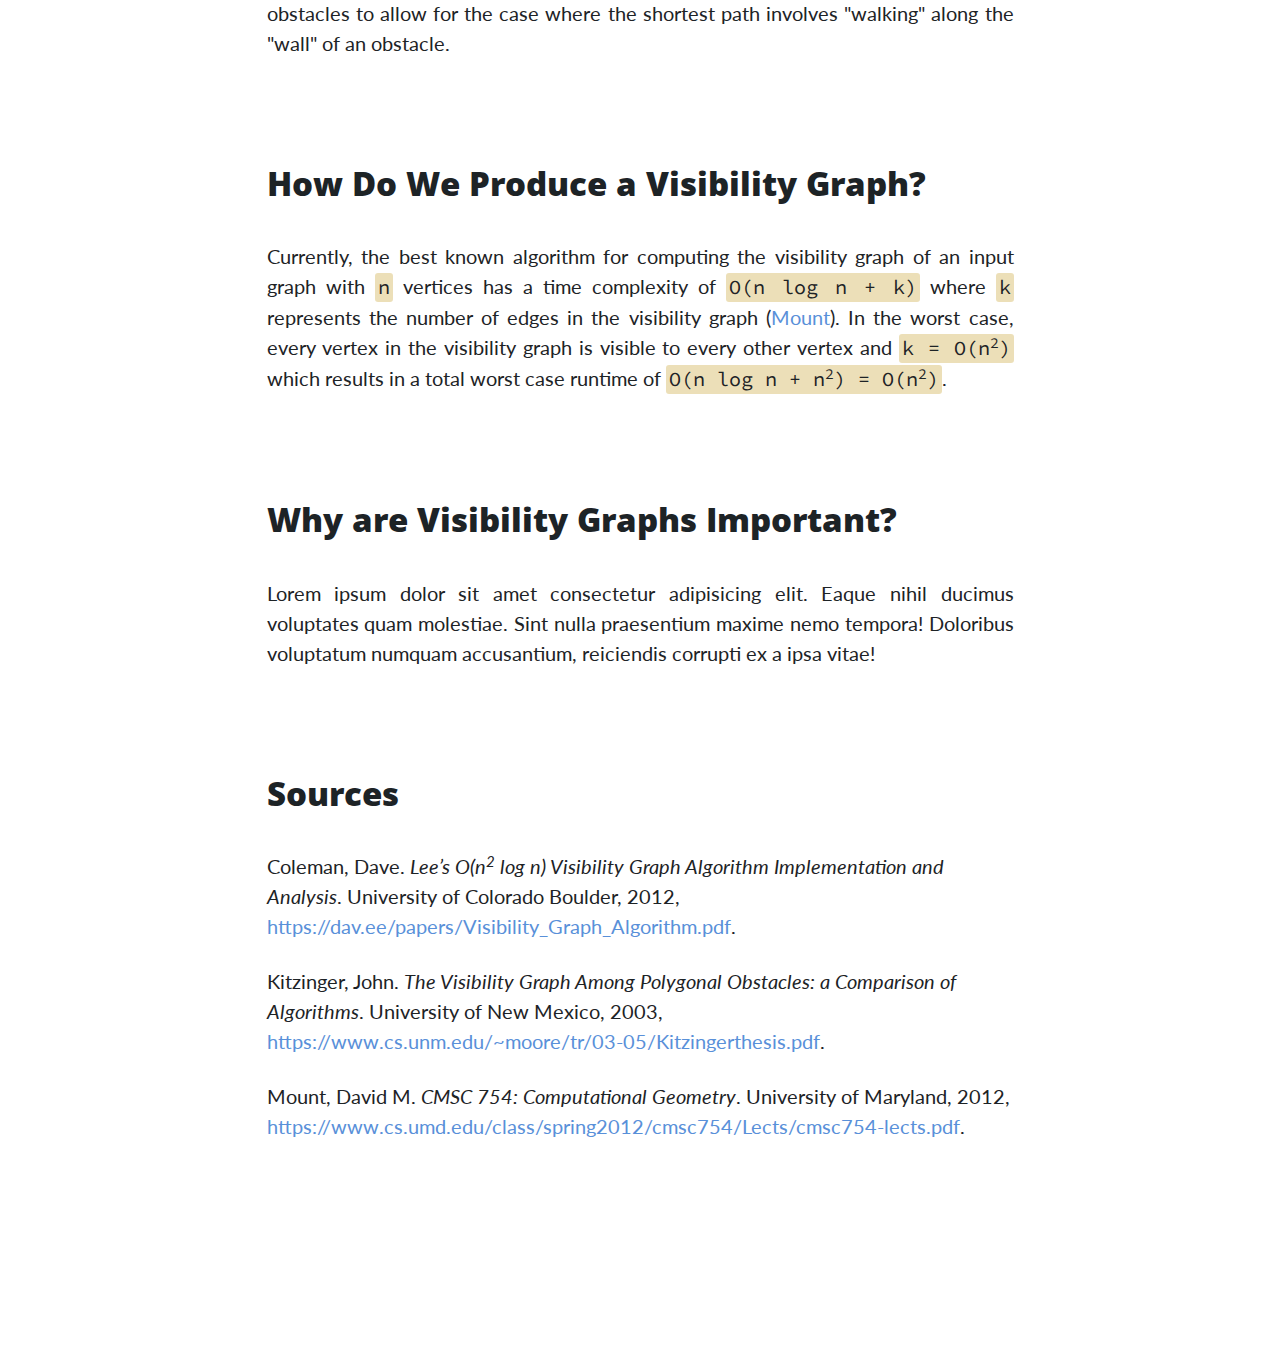
==== commit b7be3cde: "Added superscript to Coleman citation" ====
--- a/index.html
+++ b/index.html
@@ -143,7 +143,7 @@
                 <div class="col-md-12">
                     <ul>
                         <li id="Coleman">
-                            Coleman, Dave. <i>Lee’s O(n^2 log n) Visibility Graph Algorithm Implementation and Analysis</i>. University of Colorado Boulder, 2012, <a target="_blank" href="https://dav.ee/papers/Visibility_Graph_Algorithm.pdf">https://dav.ee/papers/Visibility_Graph_Algorithm.pdf</a>.
+                            Coleman, Dave. <i>Lee’s O(n<sup>2</sup> log n) Visibility Graph Algorithm Implementation and Analysis</i>. University of Colorado Boulder, 2012, <a target="_blank" href="https://dav.ee/papers/Visibility_Graph_Algorithm.pdf">https://dav.ee/papers/Visibility_Graph_Algorithm.pdf</a>.
                         </li>
                         <li id="Kitzinger">
                             Kitzinger, John. <i>The Visibility Graph Among Polygonal Obstacles: a Comparison of Algorithms</i>. University of New Mexico, 2003, <a target="_blank" href="https://www.cs.unm.edu/~moore/tr/03-05/Kitzingerthesis.pdf">https://www.cs.unm.edu/~moore/tr/03-05/Kitzingerthesis.pdf</a>.
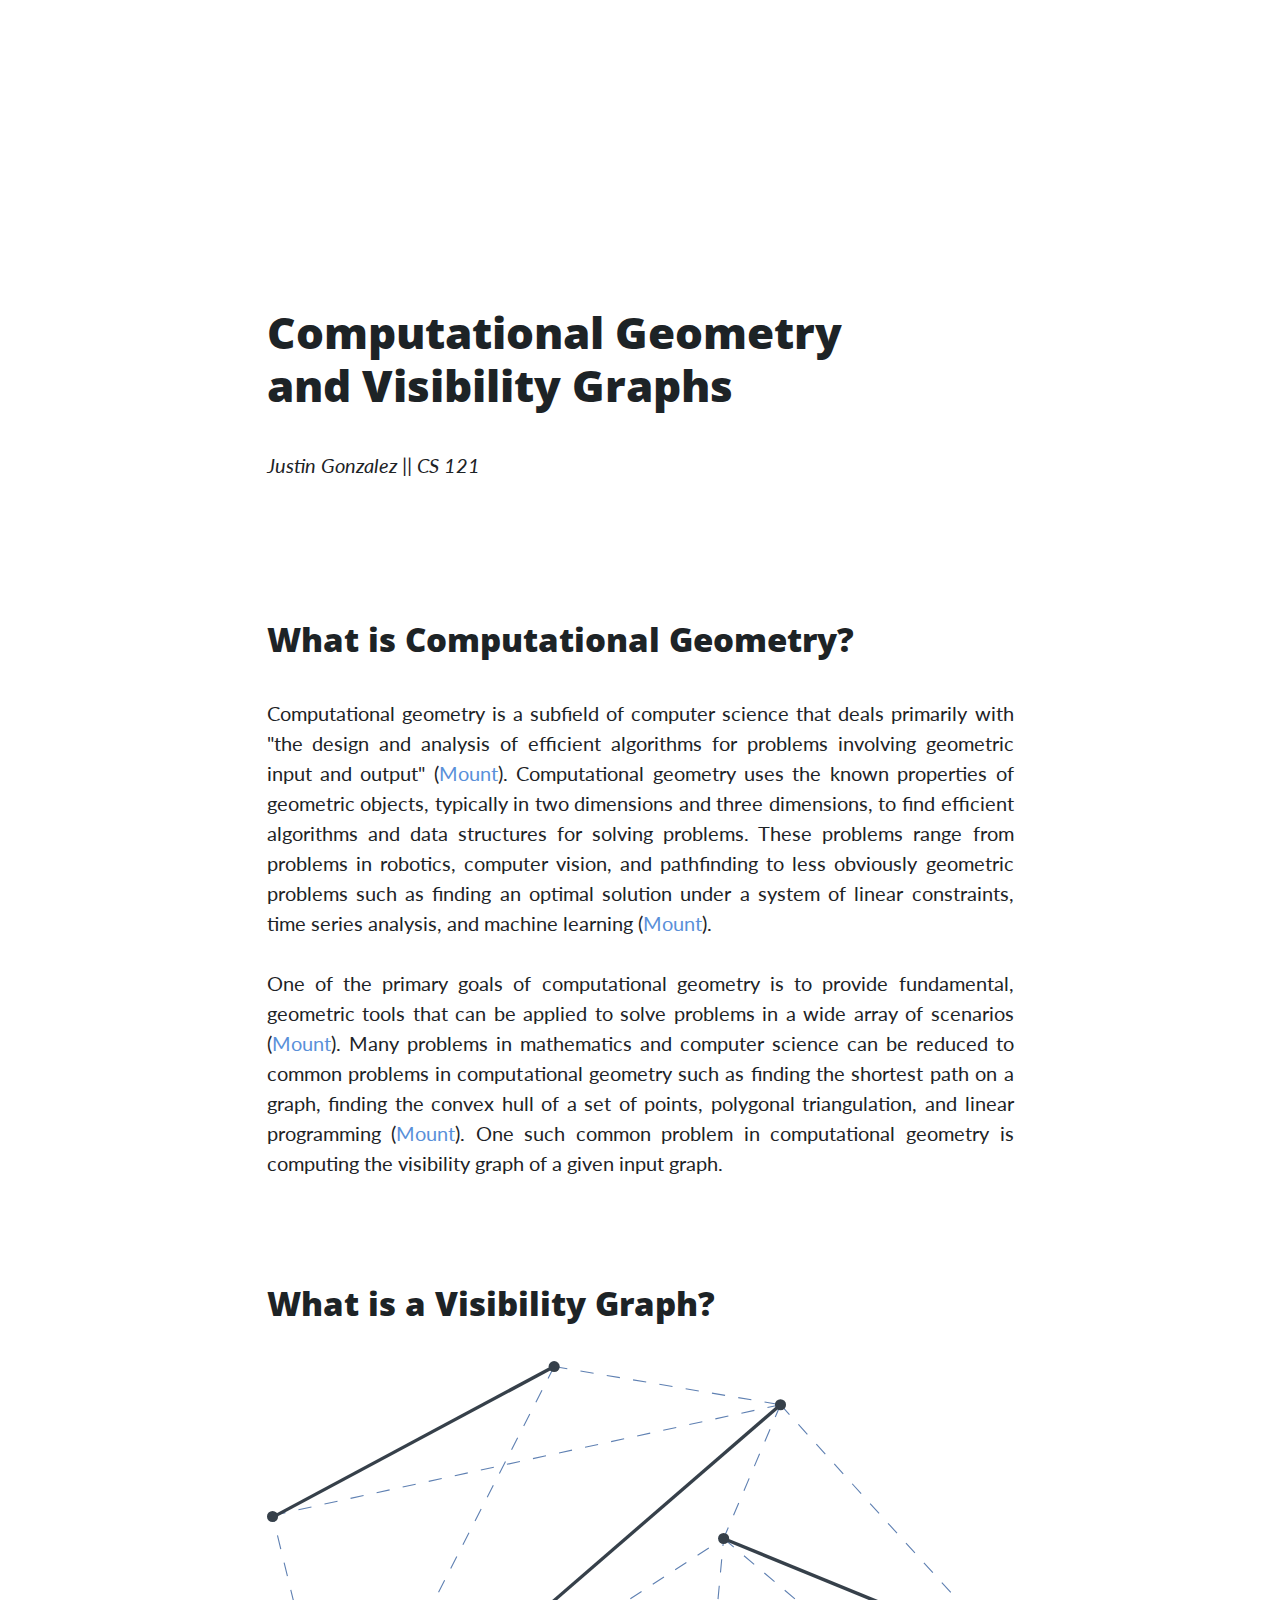
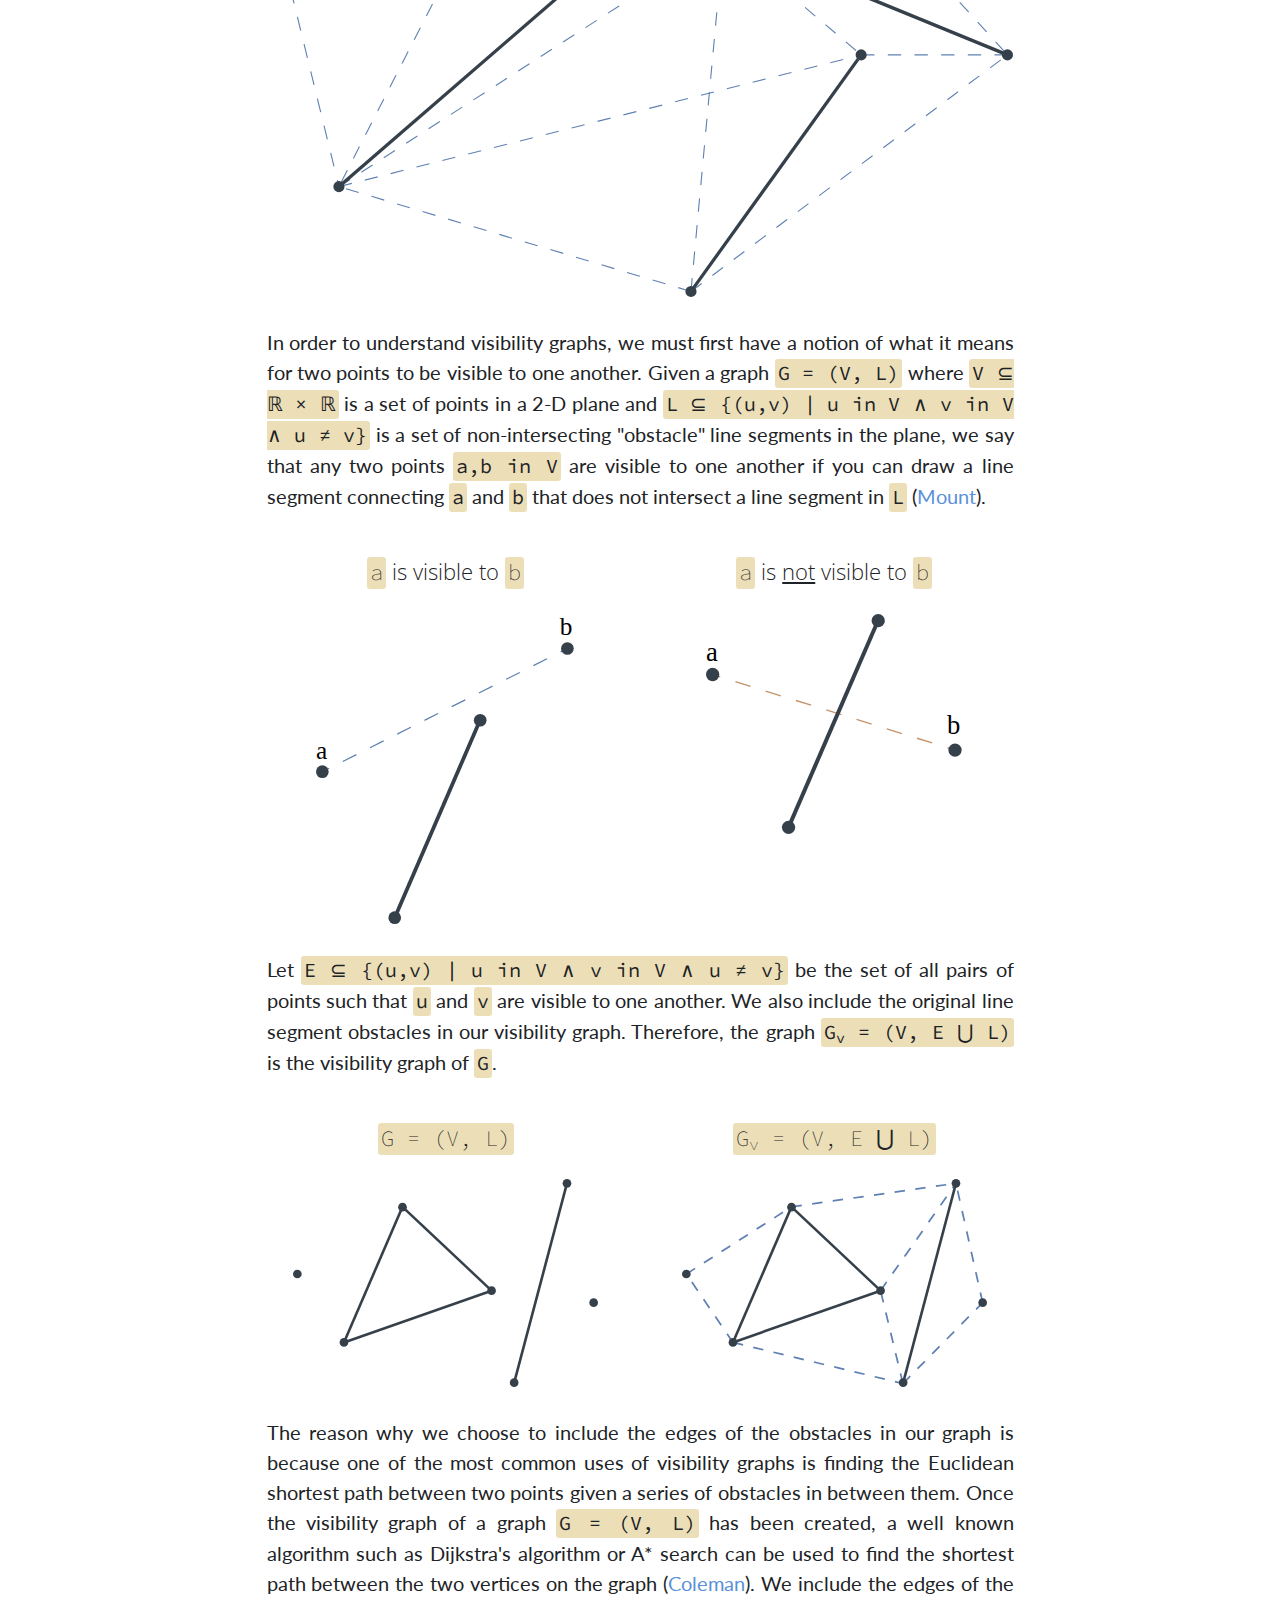
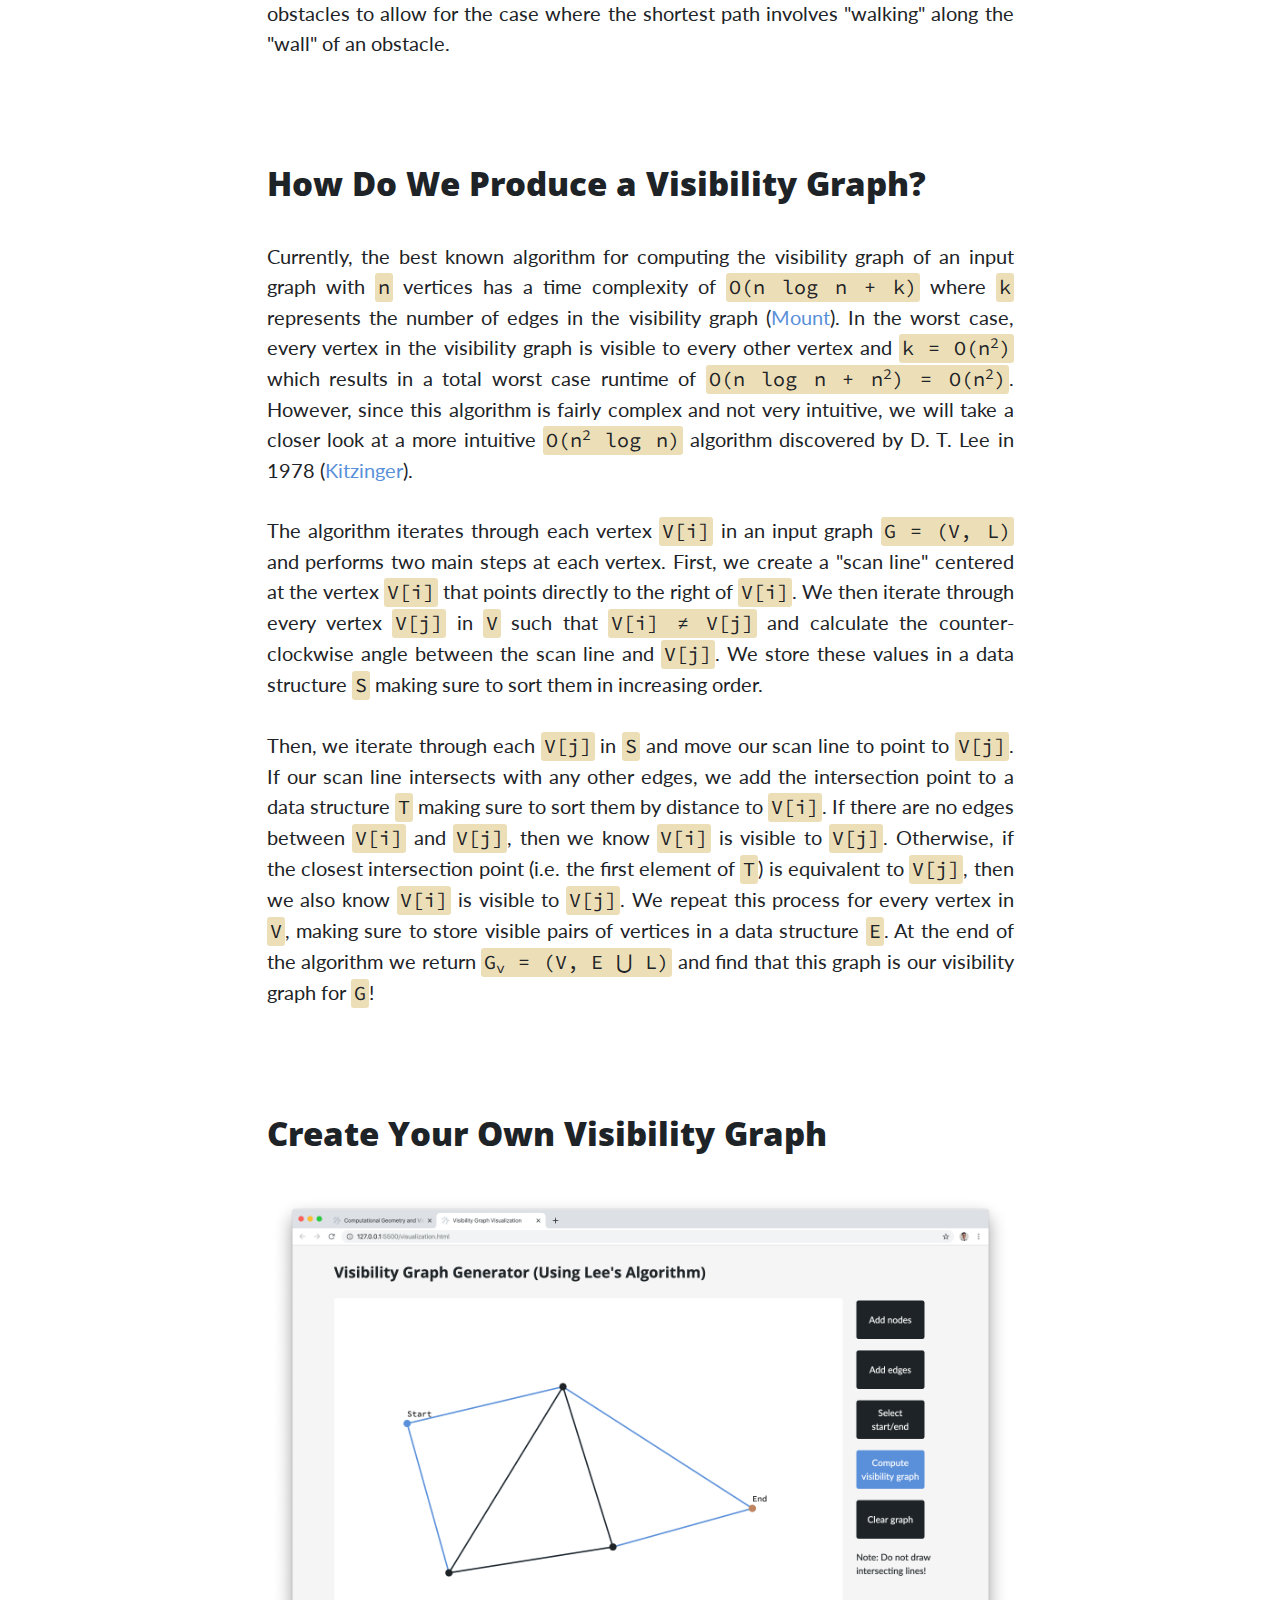
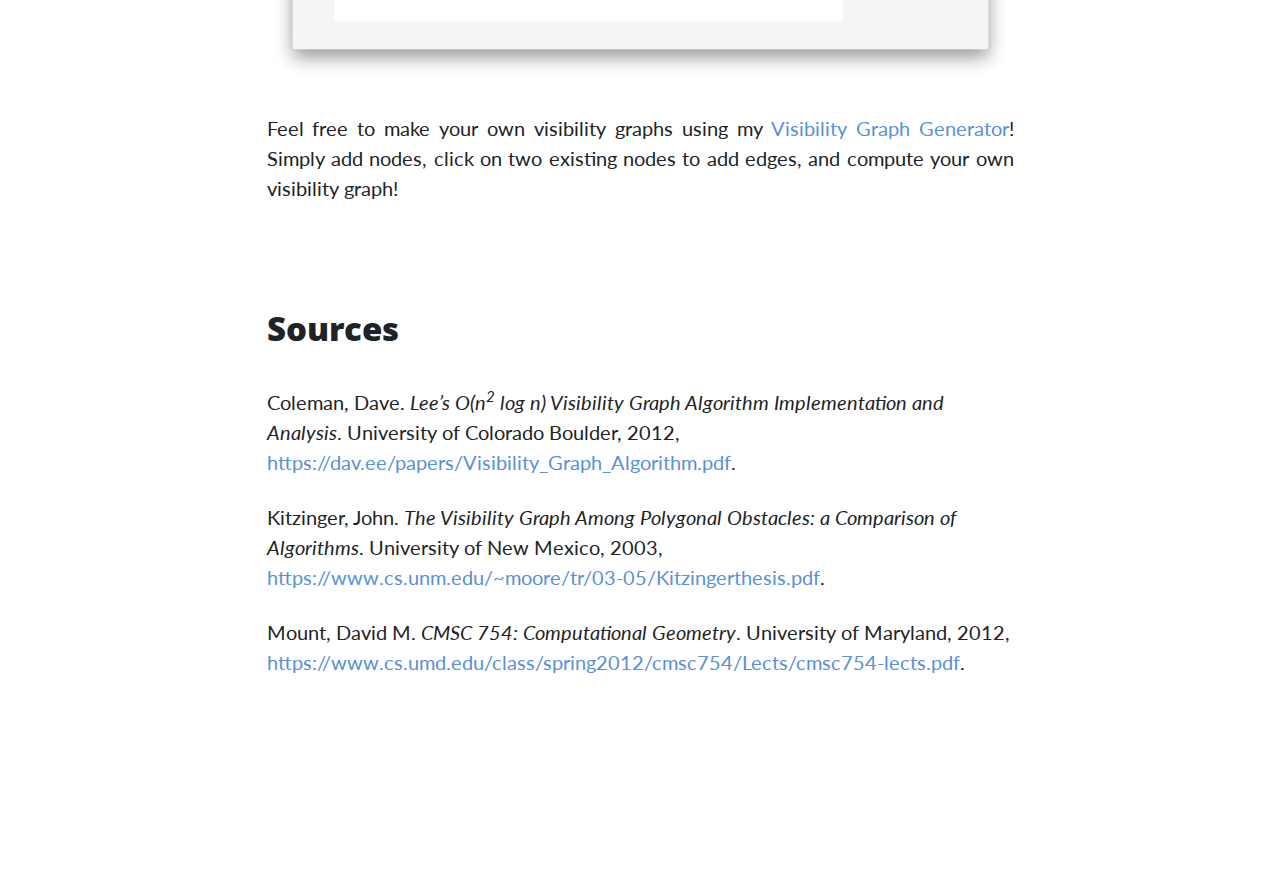
==== commit f809347c: "Finalized section on Lee's algorithm" ====
--- a/index.html
+++ b/index.html
@@ -112,22 +112,33 @@
             <div class="row">
             <div class="col-md-12">
                 <p>
-                    Currently, the best known algorithm for computing the visibility graph of an input graph with <span class="code">n</span> vertices has a time complexity of <span class="code">O(n log n + k)</span> where <span class="code">k</span> represents the number of edges in the visibility graph (<a href="#Mount">Mount</a>). In the worst case, every vertex in the visibility graph is visible to every other vertex and <span class="code">k = O(n<sup>2</sup>)</span> which results in a total worst case runtime of <span class="code">O(n log n + n<sup>2</sup>) = O(n<sup>2</sup>)</span>. 
+                    Currently, the best known algorithm for computing the visibility graph of an input graph with <span class="code">n</span> vertices has a time complexity of <span class="code">O(n log n + k)</span> where <span class="code">k</span> represents the number of edges in the visibility graph (<a href="#Mount">Mount</a>). In the worst case, every vertex in the visibility graph is visible to every other vertex and <span class="code">k = O(n<sup>2</sup>)</span> which results in a total worst case runtime of <span class="code">O(n log n + n<sup>2</sup>) = O(n<sup>2</sup>)</span>. However, since this algorithm is fairly complex and not very intuitive, we will take a closer look at a more intuitive <span class="code">O(n<sup>2</sup> log n)</span> algorithm discovered by D. T. Lee in 1978 (<a href="#Kitzinger">Kitzinger</a>).<br><br>
+
+                    The algorithm iterates through each vertex <span class="code">V[i]</span> in an input graph <span class="code">G = (V, L)</span> and performs two main steps at each vertex. First, we create a "scan line" centered at the vertex <span class="code">V[i]</span> that points directly to the right of <span class="code">V[i]</span>. We then iterate through every vertex <span class="code">V[j]</span> in <span class="code">V</span> such that <span class="code">V[i] &NotEqual; V[j]</span> and calculate the counter-clockwise angle between the scan line and <span class="code">V[j]</span>. We store these values in a data structure <span class="code">S</span> making sure to sort them in increasing order.<br><br>
+                    
+                    Then, we iterate through each <span class="code">V[j]</span> in <span class="code">S</span> and move our scan line to point to <span class="code">V[j]</span>. If our scan line intersects with any other edges, we add the intersection point to a data structure <span class="code">T</span> making sure to sort them by distance to <span class="code">V[i]</span>. If there are no edges between <span class="code">V[i]</span> and <span class="code">V[j]</span>, then we know <span class="code">V[i]</span> is visible to <span class="code">V[j]</span>. Otherwise, if the closest intersection point (i.e. the first element of <span class="code">T</span>) is equivalent to <span class="code">V[j]</span>, then we also know <span class="code">V[i]</span> is visible to <span class="code">V[j]</span>. We repeat this process for every vertex in <span class="code">V</span>, making sure to store visible pairs of vertices in a data structure <span class="code">E</span>. At the end of the algorithm we return <span class="code">G<sub>v</sub> = (V, E &Union; L)</span> and find that this graph is our visibility graph for <span class="code">G</span>!
                 </p>
             </div>
         </div>
         </section>
 
 
-        <section id="Importance">
+        <section id="Create">
             <div class="row">
                 <div class="col-md-12">
-                    <h2>Why are Visibility Graphs Important?</h2>
+                    <h2>Create Your Own Visibility Graph</h2>
                 </div>
             </div>
             <div class="row">
+                    <div class="col-md-12">
+                        <img id="screenshot" src="images/screenshot.png" alt="Screenshot">
+                    </div>
+                </div>
+            <div class="row">
                 <div class="col-md-12">
-                    <p>Lorem ipsum dolor sit amet consectetur adipisicing elit. Eaque nihil ducimus voluptates quam molestiae. Sint nulla praesentium maxime nemo tempora! Doloribus voluptatum numquam accusantium, reiciendis corrupti ex a ipsa vitae!</p>
+                    <p>
+                        Feel free to make your own visibility graphs using my <a href="/visualization.html" target="_blank">Visibility Graph Generator</a>! Simply add nodes, click on two existing nodes to add edges, and compute your own visibility graph!
+                    </p>
                 </div>
             </div>
         </section>
--- a/css/style.css
+++ b/css/style.css
@@ -114,6 +114,10 @@
     padding-bottom: 30px;
 }
 
+#screenshot {
+    width: 100%;
+}
+
 .example1 {
     width: 85%;
 }
